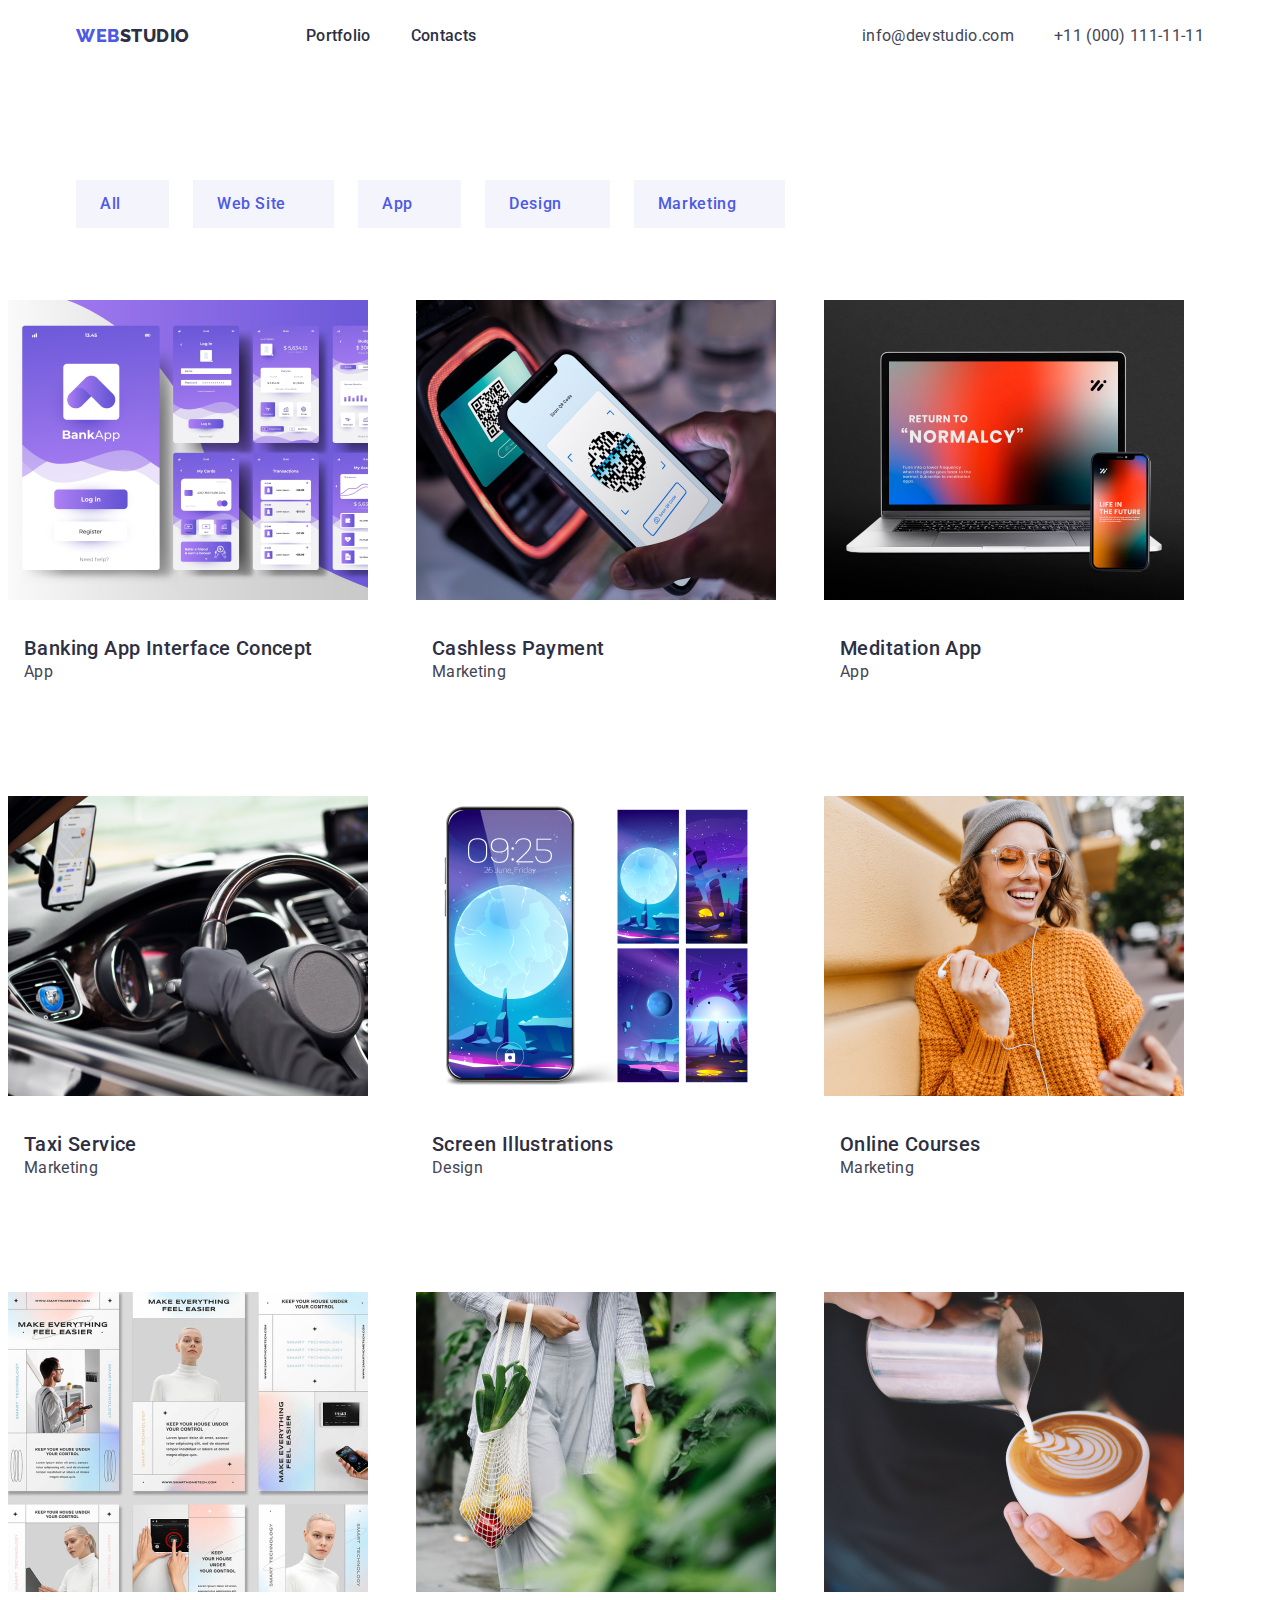
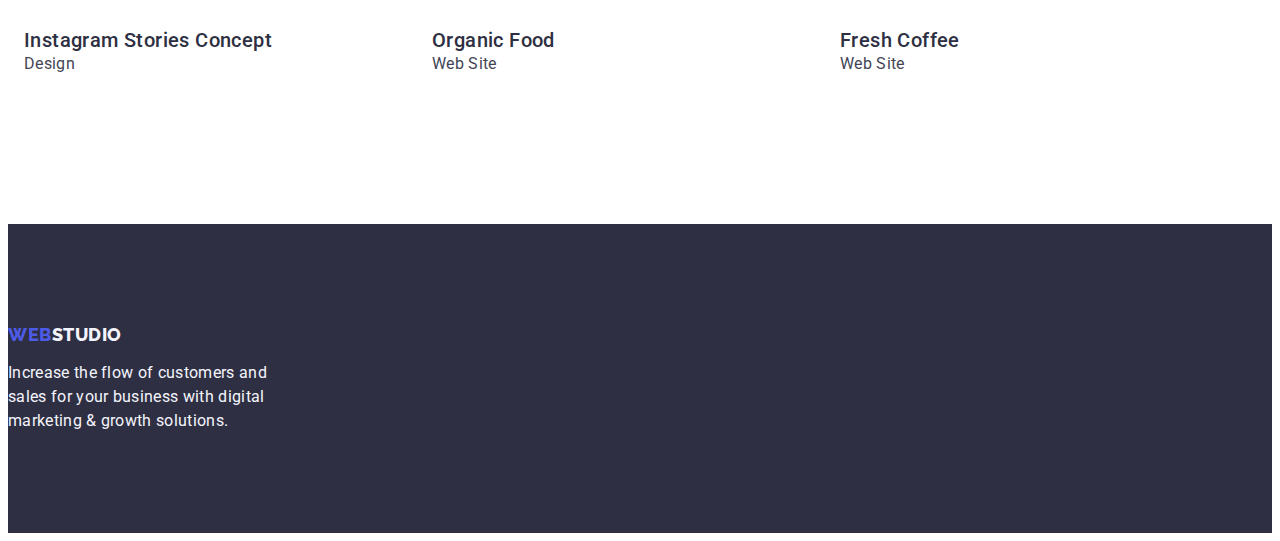
==== portfolio.html @ 4b6c5c28 "+" ====
<!DOCTYPE html>
<html lang="en">

<head>
  <meta charset="UTF-8" />
  <meta http-equiv="X-UA-Compatible" content="IE=edge" />
  <meta name="viewport" content="width=device-width, initial-scale=1.0" />
  <title>Web studio</title>
  <link rel="stylesheet" href="node_modules/modern-normalize/modern-normalize.css" />
  
<link rel="stylesheet" href="https://cdnjs.cloudflare.com/ajax/libs/modern-normalize/2.0.0/modern-normalize.min.css"
  integrity="sha512-4xo8blKMVCiXpTaLzQSLSw3KFOVPWhm/TRtuPVc4WG6kUgjH6J03IBuG7JZPkcWMxJ5huwaBpOpnwYElP/m6wg=="
  crossorigin="anonymous" referrerpolicy="no-referrer" />


  <link rel="preconnect" href="https://fonts.googleapis.com">
  <link rel="preconnect" href="https://fonts.gstatic.com" crossorigin>
  <link href="https://fonts.googleapis.com/css2?family=Raleway:wght@800&family=Roboto:wght@400;500;700;900&display=swap"
    rel="stylesheet" />
  <link rel="stylesheet" href="./css/styles.css" />
</head>

<body>
  <!-- content -->
  <header class="header link">
    <div class="container header-container">
      <nav class="header-navigation list">
        <a class="header-logoweb link" href="./index.html">Web<span class="header-logoweb-link link">Studio</span></a>
        <ul class="header-menu list">
          <li class="header-menu-item link">
            <a class="header-menu-link link" href="./index.html"></a>
          <li class="header-menu-item link">
            <a class="header-menu-link link" href="./portfolio.html">Portfolio</a>
          </li>
          <li class="header-menu item link">
            <a class="header-menu-link link" href="">Contacts</a>
          </li>
        </ul>
      </nav>
      <address class="addressted">
        <ul class="address list">
          <li class="address-link">
            <a class="address-iten link" href="mailto:info@devstudio.com">info@devstudio.com</a>
          </li>
          <li class="address-link">
            <a class="address-iten link" href="tel:+110001111111">+11 (000) 111-11-11</a>
          </li>
        </ul>
      </address>
    </div>
    </header>

    <main>
      <section class="filter list">
        <div class="filter-button main-container">
        <h1 class="filter-hidden visually-hidden">filter</h1>
        <ul class="filter-clic list">
          <li class="filter-clok"><button type="button" class="filter-link">All</button></li>
          <li class="filter-clok"><button type="button" class="filter-link">Web Site</button></li>
          <li class="filter-clok"><button type="button" class="filter-link">App</button></li>
          <li class="filter-clok"><button type="button" class="filter-link">Design</button></li>
          <li class="filter-clok"><button type="button" class="filter-link">Marketing</button></li>
       </ul>
      </div>
        <ul class="foto-title list">
          <li class="foto-link-old">
            <a class="foto-link link"  href="">
            <img
              class="foto-team"
              src="./images/img33.jpg"
              alt="bank app"
              width="360"
            />
            <div class="foto-container">
            <h2 class="foto-link-title">Banking App Interface Concept</h2>
            <p class="foto-link-text">App</p>
          </div>
          </a>
          </li>
          <li class="foto-link-old">
            <a class="foto-link link"  href="">
            <img
              class="foto-team"
              src="./images/img44.jpg"
              alt="Cashless Payment"
              width="360"
            />
            <div class="foto-container">
            <h2 class="foto-link-title">Cashless Payment</h2>
            <p class="foto-link-text">Marketing</p>
          </div>
          </a>
          </li>
          <li class="foto-link-old">
            <a class="foto-link link"  href="">
            <img
              class="foto-team"
              src="./images/img5.jpg"
              alt="Meditation App"
              width="360"
            />
            <div class="foto-container">
            <h2 class="foto-link-title">Meditation App</h2>
            <p class="foto-link-text">App</p>
          </div>
          </a>
          </li>
          <li class="foto-link-old">
            <a class="foto-link link"  href="">
            <img
              class="foto-team"
              src="./images/img6.jpg"
              alt="Taxi Service arketing"
              width="360"
            />
            <div class="foto-container">
            <h2 class="foto-link-title">Taxi Service</h2>
            <p class="foto-link-text">Marketing</p>
          </div>
          </a>
          </li>
          <li class="foto-link-old">
            <a class="foto-link link"  href="">
            <img
              class="foto-team"
              src="./images/img7.jpg"
              alt="Screen Illustrations"
              width="360"
            />
            <div class="foto-container">
            <h2 class="foto-link-title">Screen Illustrations</h2>
            <p class="foto-link-text">Design</p>
          </div>
          </a>
          </li>
          <li class="foto-link-old">
            <a class="foto-link link"  href="">
            <img
              class="foto-team"
              src="./images/img8.jpg"
              alt="Online Courses"
              width="360"
            />
            <div class="foto-container">
            <h2 class="foto-link-title">Online Courses</h2>
            <p class="foto-link-text">Marketing</p>
          </div>
          </a>
          </li>
          <li class="foto-link-old">
            <a class="foto-link link"  href="">
            <img
              class="foto-team"
              src="./images/img9.jpg"
              alt="Instagram Stories Concept"
              width="360"
            />
            <div class="foto-container">
            <h2 class="foto-link-title">Instagram Stories Concept</h2>
            <p class="foto-link-text">Design</p>
          </div>
          </a>
          </li>
          <li class="foto-link-old">
            <a class="foto-link link"  href="">
            <img
              class="foto-team"
              src="./images/img10.jpg"
              alt="Organic Food"
              width="360"
            />
            <div class="foto-container">
            <h2 class="foto-link-title">Organic Food</h2>
            <p class="foto-link-text">Web Site</p>
          </div>
          </a>
          </li>
          <li class="foto-link-old">
            <a class="foto-link link"  href="">
            <img
              class="foto-team"
              src="./images/img11.jpg"
              alt="Fresh Coffee"
              width="360"
            />
            <div class="foto-container">
            <h2 class="foto-link-title">Fresh Coffee</h2>
            <p class="foto-link-text">Web Site</p>
            </div>
          </a>
          </li>
        </ul>
        </div>
      </section>
    </main>
    <!--WEBSTUDIO-->
    <footer class="footer-navigation">
          <a class="footer-list link" href="./index.html"
        >Web<span class="navigation-link ">Studio</span></a
      >
      <p class="footer-text">
        Increase the flow of customers and sales for your business with digital
        marketing & growth solutions.
      </p>
        </footer>
  </body>
</html>
---- css/styles.css ----
*,
*::before, 
*::after {
   box-sizing: border-box;
}


:root {
  --primari-font: "Raleway", sans-serif;
 --secondary-font: "Roboto", sans-serif; 
 --secondary-black: #434455;
 --secondary-white: #f4f4fd;
  --navyblue-color: #2e2f42;
  --iris-color: #4d5ae5;
  --white: #ffffff;
  --hover-color: #404bbf;
}
p,
h1,h2,h3,h4,h5 {
  margin-top: 0;
  margin-bottom: 0;
}
ul {
  margin-top: 0;
  margin-bottom: 0;
  padding-left: 0;
}

body {
  font-family:var( --secondary-font);
  color: var( --secondary-black);
  background-color: var(--white);
}

.container {
width: 100%;
max-width: 1158px;
padding-left: 15px;
padding-right: 15px;
margin: 0 auto;
}
.header {
  
}
.header-container {
 display: flex; 
 align-items: center;
 margin-top: 24px;
 margin-bottom: 24px;
 

}
.header-navigation {
  color: var( --navyblue-color);
  list-style: none;
  font-weight: 500;
  font-size: 16px;
  line-height: 1.5;
  letter-spacing: 0.02em;
  text-decoration:none;
  display: flex;
  align-items: center;
  flex-grow: 1;
  margin: auto;
 
 
 
}
.header-logoweb {
  color: var(--iris-color);
  font-size: 18px;
  font-family: "Raleway", sans-serif;
  font-style: normal;
  font-weight: 800;
  line-height: 1.17;
  letter-spacing: 0.03em;
  text-transform: uppercase;
  cursor: pointer;
  margin-right: 76px;

}
.header-logoweb:hover {
  color: var(--hover-color);
}

.header-logoweb:focus {
  color:var(--hover-color);
}

.link {
  text-decoration: none;
}
.list {
  list-style-type: none;
}
.header-logoweb-link {
  color: var( --navyblue-color);
  font-size: 18px;
  font-style: normal;
  font-family: "Raleway", sans-serif;
  font-weight: 800;
  line-height: 1.17px;
  letter-spacing: 0.03em;
  text-transform: uppercase;
}
.header-logoweb-link:hover {
  color: var(--hover-color);
}
.header-logoweb-linkk:focus {
  color: var(--hover-color);
}
.header-menu {
display: flex;
gap: 40px;

}
.header-menu-link {
  color: var( --navyblue-color);
  font-size: 16px;
  font-style: normal;
  font-weight: 500;
  line-height: 1.5;
  letter-spacing: 0.02em;
  text-decoration:none;
  list-style: none;
 }

.header-menu-link:hover,
.header-menu-link:focus {
  color:var(--hover-color);
}
.addressted {
font-style: normal;
margin-left: auto;
}
.address {
  display: flex; 
  align-items: center;
  gap: 40px;
 
}

.address-iten {
  color: var(--secondary-black);
  font-size: 16px;
  line-height: 1.5;
  letter-spacing: 0.02em;
  font-style: normal;
}
.address-iten:hover,
.address-iten:focus {
  color: var(--hover-color);
}
.section-solution {
  background: var(--navyblue-color);
  padding-top: 188px;
  padding-bottom: 188px;
  
}
.section-container {
  min-width: 1128px;
  padding: 15px;
  margin-right: auto;
  margin-left: auto;
  
}

.full {
  color: var(--white, #ffffff);
  font-size: 56px;
  font-weight: 700;
  line-height: 1.07;
  letter-spacing: 0.02em;
  margin-bottom: 48px;
  max-width: 496px;
  margin: 0 auto;
  text-align: center;
  margin-bottom: 48px;

     
 }

.solution-button {
  cursor: pointer;
  font-family: "Roboto", sans-serif;
  font-weight: 500;
  font-size: 16px;
  line-height: 1.5;
  letter-spacing: 0.04em;
  color: #ffffff;;
  background-color: var(--iris-color);
 padding: 16px 32px;
margin: 0 auto;
display: block;
border: none;

}
.solution-button:hover,
.solution-button:focus{
  background-color: var(--hover-color);
 }
 
.hid {
  color:var(--navyblue-color);
}
.hid-container {
  padding: 0 15px;
  margin-right: 0 auto;
  margin-left: 0 auto;
  width: calc((100%-72px)/4);
  
}
.readers {
 
  
}
.visually-hidden {
  position: absolute;
  width: 1px;
  height: 1px;
  margin: 0;
  overflow: hidden;
  border: 0;
  clip: rect(0 0 0 0);
}

.hid-container {

}
.hid-link {
  display: flex;
    column-gap: 24px;
    align-content: space-between;
    padding-bottom: 120px;
    padding-top: 120px;
    margin: 0 auto;
}
.hid-link h3 
.hid-link p {
padding-left: 32px;
}
.hid-link-list {
flex-basis: calc((100% -48)/4);
  padding-bottom: 32px;
  
}

.hid-link-title {
  color: var(--navyblue-color);
  font-size: 20px;
  font-weight: 500;
  line-height: 1.2;
  letter-spacing: 0.02em;
  margin-bottom: 8px;
}

.hid-link-text {
  color: var(--secondary-black);
  font-size: 16px;
  line-height: 1.5;
  letter-spacing: 0.02em;
 
}
.sec-soul {
  background-color: #FFFFFF;
}
.sec-soul-title {
  display: flex;
  column-gap: 24px;
  
  }

.sec-title-list {
flex-basis: calc((100% - 48)/3);
padding-bottom: 32px;
}
.doing-soul {
  background-color: #F4F4FD;
}
.soul-container {
  text-align: center;
   
}
.soul-title {
  color: var(--navyblue-color);
  font-size: 36px;
  font-weight: 700;
  line-height: 1.11;
  letter-spacing: 0.02em;
  text-transform: capitalize;
  text-align: center;
  margin-bottom: 72px;
  
 }
 .doing-soul {
  text-align: center;
  padding-top: 120px;
    padding-bottom: 120px;
 }
 .text-container {
  padding: 32px 16px;
 }
 .sec-title-list {
  
 }
 .title-link {
  display: flex;
  column-gap: 24px;
    
 }
 .title-list {
  flex-basis: calc((100% - 48)/4);
  padding-bottom: 32px;
  background: var(--white);
}
 .text-container {
  text-align: center;
 }
.link-title {
  color: var(--navyblue-color);
  font-size: 20px;
  font-style: normal;
  font-weight: 500;
  line-height: 1.2;
  letter-spacing: 0.02em;
}
.link-text {
  color: var(--secondary-black);
    font-size: 16px;
  font-style: normal;
  font-weight: 400;
  line-height: 1.5;
  letter-spacing: 0.02em;
}
.footer-navigation {
  background: var(--navyblue, #2e2f42);
padding-top: 100px;
padding-bottom: 100px;
}

.nav-container {
  width: 100%;
    max-width: 1158px;
    padding-left: 15px;
    padding-right: 15px;
    margin: 0 auto;
  }
.footer-list {
  color: var(--iris-color);
  font-size: 18px;
  font-family: 'Raleway', sans-serif;
  font-weight: 800;
  line-height: 1.17;
  letter-spacing: 0.03em;
  text-transform: uppercase;
  text-decoration: none;
}
.navigation-link {
  color: var(--secondary-white);
  font-size: 18px;
  font-weight: 800;
  font-family:'Raleway', sans-serif;
  line-height: 1.17;
  letter-spacing: 0.03em;
  text-transform: uppercase;
  text-decoration: none;
  
}
.footer-text {
  color: var(--secondary-white);
  font-size: 16px;
  line-height: 1.5;
  letter-spacing: 0.02em;
 max-width: 264px;
 margin-top: 16px;
  
}
.filter {
  padding-top: 108px;
  padding-bottom: 84px;
}
.filter-button {
width: 100%;
  max-width: 1158px;
  padding-left: 15px;
  padding-right: 15px;
  margin: 0 auto;

}
.main-container {
display: flex;
align-items: center;
color: var(--navyblue-color);
}

.filter-hidden {
  
}
.filter-clic {
  display: flex;
  align-items: center;
  justify-content: center;
  margin-bottom: 72px;
  gap: 24px;
  
}
.filter-hidden {
  color: var(--white, #ffffff);
  }
.filter-clok {
  background-color: var(--secondary-white);
  color: var(--iris-color);
}
.filter-link {
  font-family: inherit;
  cursor: pointer;
  font-family: "Roboto", sans-serif;
  font-weight: 500;
  font-size: 16px;
  line-height: 1.5;
  letter-spacing: 0.04em;
  color: #ffffff;
  background-color: var(--secondary-white);
  color: var(--iris-color);
  margin-right: 24px;
  padding: 12px 24px;
  display: block;
    border: none;
}

.filter-link:hover, 
.filter-link:focus {
  background-color: var(--hover-color);
  color: var(--white);
}
.foto-container {
 
}
.foto-title {
display: flex;
row-gap: 48px;
column-gap: 24px;
flex-wrap: wrap;
}

.foto-link {
  text-decoration: none;
}
 
.filter-clic {


}
.foto-link-old {
flex-basis: calc((100% - 48)/3);
  padding-bottom: 32px;
 background: var(--white);
  
}
.foto-link-old h2,
.foto-link-old p {
padding-left: 16px;
min-width: 100%;

}
.foto-team {
  background: url(<path-to-image>),
     lightgray 50% / cover no-repeat;
     background: url(<path-to-image>),
    lightgray -25.026px 0px / 125% 100% no-repeat;
  background: url(<path-to-image>),
      lightgray -301.702px -106.916px / 234.581% 191.045% no-repeat;
      margin-right: 24px;
    
  
    }
.foto-link-title {
  font-weight: 500 ;
  font-size: 20px;
  line-height: 1.2;
  letter-spacing: 0.02em;
  color: var(--navyblue-color);
  margin-top: 32px;
  
}
  
.foto-link-text {
  font-size: 16px; 
  line-height: 1.5;
  letter-spacing: 0.02em;
  color: var(--secondary-black);
  text-decoration: none;
  margin-bottom: 32px;
}
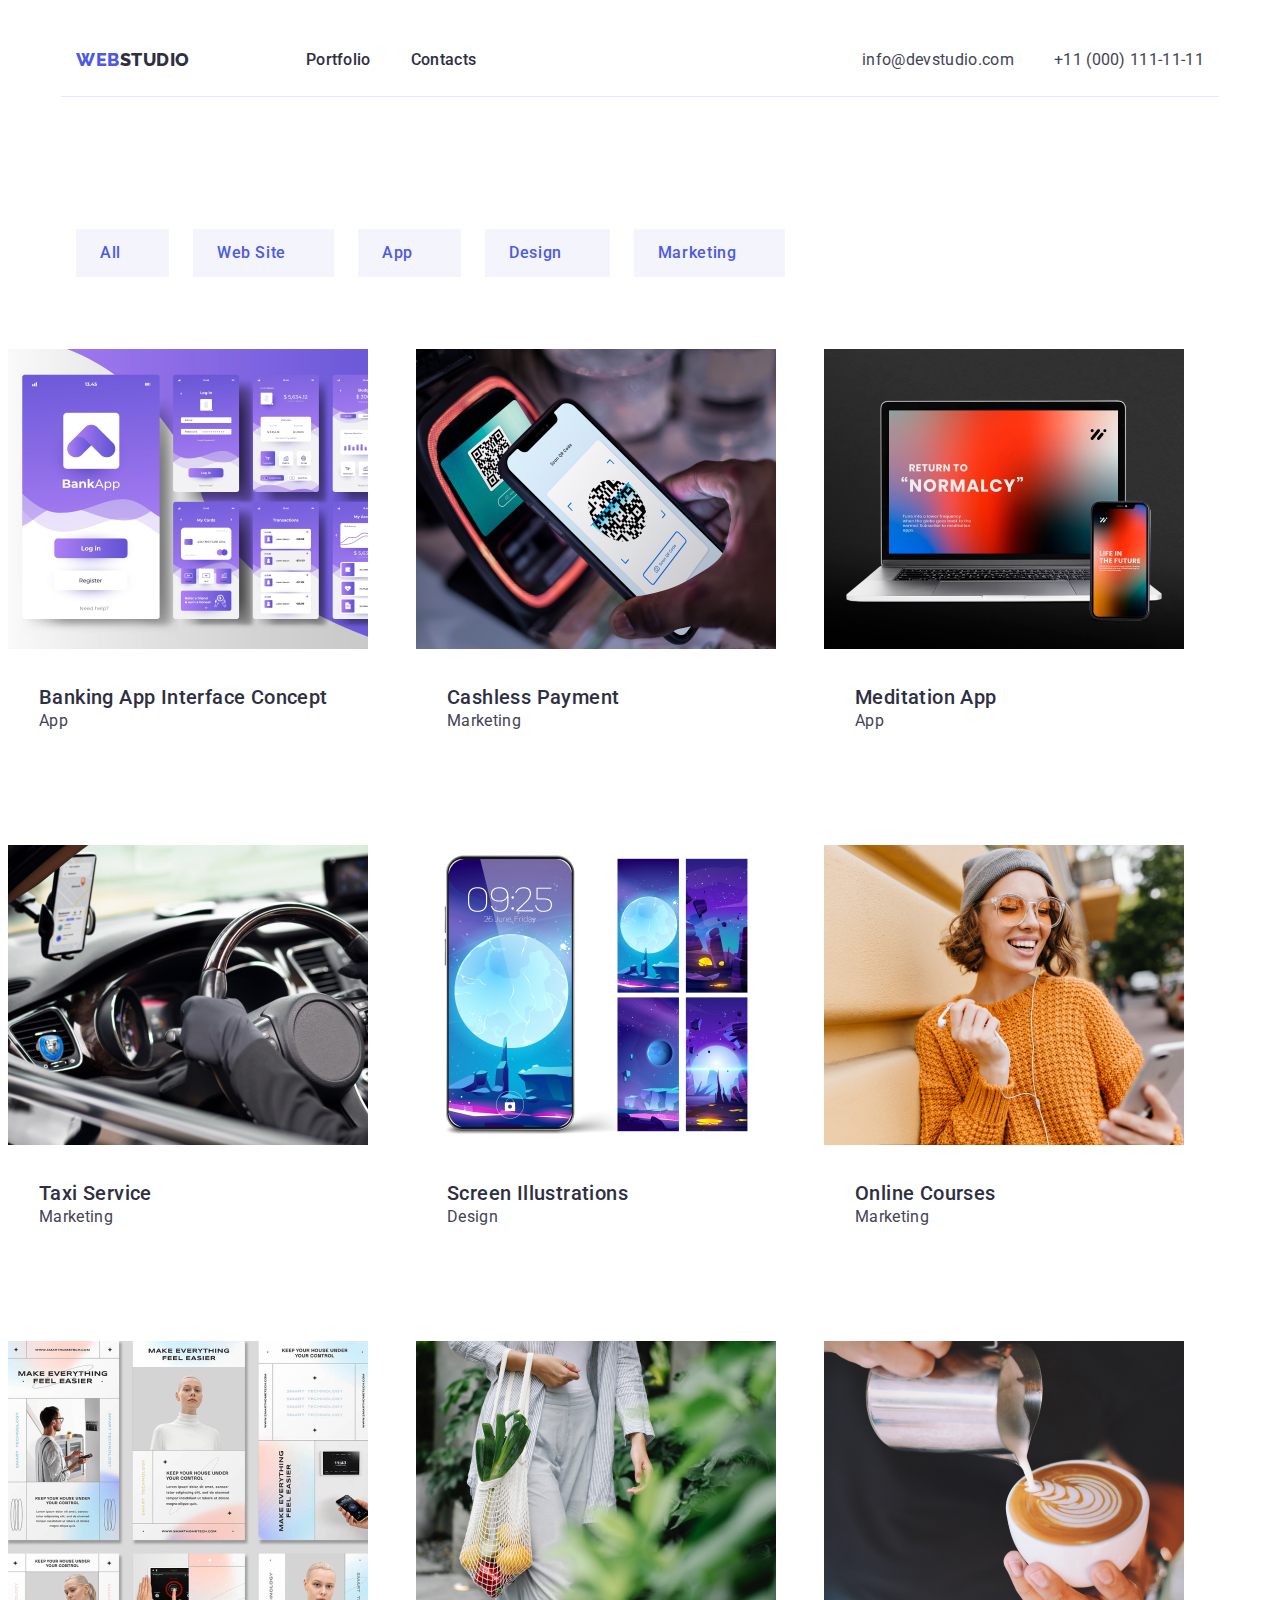
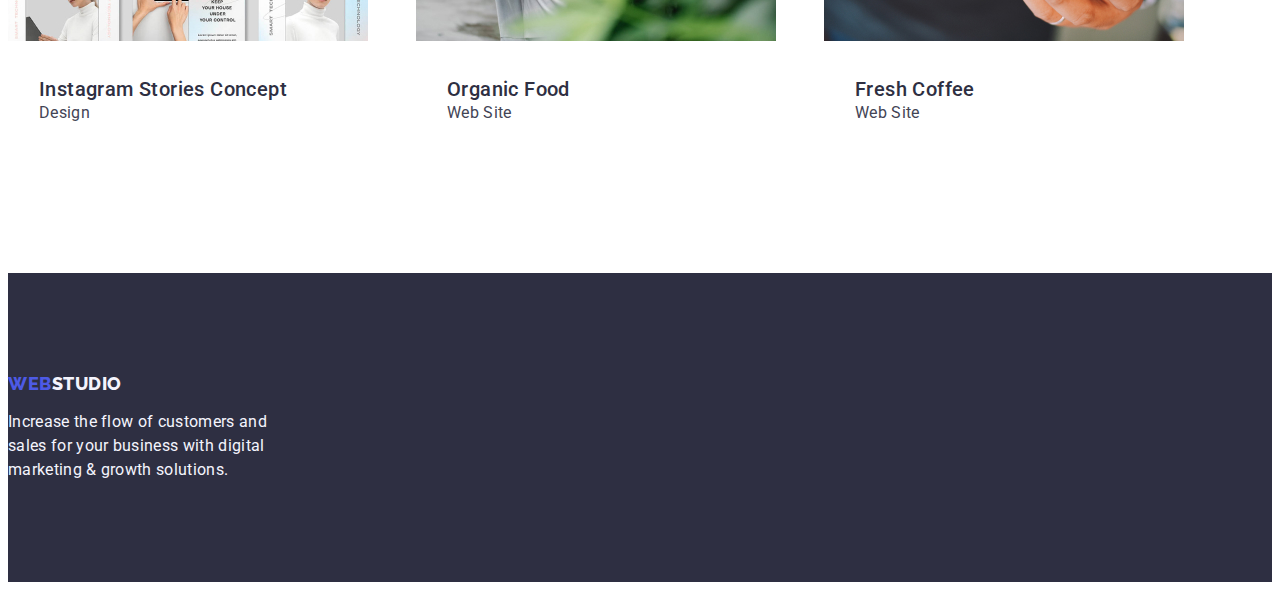
==== commit 2f431cd5: "++" ====
--- a/portfolio.html
+++ b/portfolio.html
@@ -71,7 +71,7 @@
               alt="bank app"
               width="360"
             />
-            <div class="foto-container">
+            <div class="container foto-container">
             <h2 class="foto-link-title">Banking App Interface Concept</h2>
             <p class="foto-link-text">App</p>
           </div>
@@ -85,7 +85,7 @@
               alt="Cashless Payment"
               width="360"
             />
-            <div class="foto-container">
+            <div class="container foto-container">
             <h2 class="foto-link-title">Cashless Payment</h2>
             <p class="foto-link-text">Marketing</p>
           </div>
@@ -99,7 +99,7 @@
               alt="Meditation App"
               width="360"
             />
-            <div class="foto-container">
+            <div class="container foto-container">
             <h2 class="foto-link-title">Meditation App</h2>
             <p class="foto-link-text">App</p>
           </div>
@@ -113,7 +113,7 @@
               alt="Taxi Service arketing"
               width="360"
             />
-            <div class="foto-container">
+            <div class="container foto-container">
             <h2 class="foto-link-title">Taxi Service</h2>
             <p class="foto-link-text">Marketing</p>
           </div>
@@ -127,7 +127,7 @@
               alt="Screen Illustrations"
               width="360"
             />
-            <div class="foto-container">
+            <div class="container foto-container">
             <h2 class="foto-link-title">Screen Illustrations</h2>
             <p class="foto-link-text">Design</p>
           </div>
@@ -141,7 +141,7 @@
               alt="Online Courses"
               width="360"
             />
-            <div class="foto-container">
+            <div class="container foto-container">
             <h2 class="foto-link-title">Online Courses</h2>
             <p class="foto-link-text">Marketing</p>
           </div>
@@ -155,7 +155,7 @@
               alt="Instagram Stories Concept"
               width="360"
             />
-            <div class="foto-container">
+            <div class="container foto-container">
             <h2 class="foto-link-title">Instagram Stories Concept</h2>
             <p class="foto-link-text">Design</p>
           </div>
@@ -169,7 +169,7 @@
               alt="Organic Food"
               width="360"
             />
-            <div class="foto-container">
+            <div class="container foto-container">
             <h2 class="foto-link-title">Organic Food</h2>
             <p class="foto-link-text">Web Site</p>
           </div>
@@ -183,7 +183,7 @@
               alt="Fresh Coffee"
               width="360"
             />
-            <div class="foto-container">
+            <div class="container foto-container">
             <h2 class="foto-link-title">Fresh Coffee</h2>
             <p class="foto-link-text">Web Site</p>
             </div>
--- a/css/styles.css
+++ b/css/styles.css
@@ -47,8 +47,8 @@
  align-items: center;
  margin-top: 24px;
  margin-bottom: 24px;
- 
-
+border-bottom: 1px solid #e7e9fc;
+ 
 }
 .header-navigation {
   color: var( --navyblue-color);
@@ -62,6 +62,8 @@
   align-items: center;
   flex-grow: 1;
   margin: auto;
+  padding-top: 24px;
+  padding-bottom: 24px;
  
  
  
@@ -123,6 +125,7 @@
   letter-spacing: 0.02em;
   text-decoration:none;
   list-style: none;
+  
  }
 
 .header-menu-link:hover,
@@ -132,6 +135,8 @@
 .addressted {
 font-style: normal;
 margin-left: auto;
+padding-top: 24px;
+  padding-bottom: 24px;
 }
 .address {
   display: flex; 
@@ -176,8 +181,8 @@
   margin: 0 auto;
   text-align: center;
   margin-bottom: 48px;
-
-     
+  
+    
  }
 
 .solution-button {
@@ -193,6 +198,8 @@
 margin: 0 auto;
 display: block;
 border: none;
+min-width: 169px;
+border-radius: 4px;
 
 }
 .solution-button:hover,
@@ -238,9 +245,10 @@
 .hid-link h3 
 .hid-link p {
 padding-left: 32px;
+margin-bottom: 8px
 }
 .hid-link-list {
-flex-basis: calc((100% -48)/4);
+flex-basis: calc((100% - 72)/4);
   padding-bottom: 32px;
   
 }
@@ -251,7 +259,7 @@
   font-weight: 500;
   line-height: 1.2;
   letter-spacing: 0.02em;
-  margin-bottom: 8px;
+  
 }
 
 .hid-link-text {
@@ -263,22 +271,26 @@
 }
 .sec-soul {
   background-color: #FFFFFF;
+  padding-bottom: 120px;
 }
 .sec-soul-title {
   display: flex;
-  column-gap: 24px;
+  gap: 24px;
   
   }
 
 .sec-title-list {
 flex-basis: calc((100% - 48)/3);
 padding-bottom: 32px;
+border-radius: 0px 0px 4px 4px
 }
 .doing-soul {
   background-color: #F4F4FD;
 }
 .soul-container {
   text-align: center;
+  padding-top: 120px;
+  padding-bottom: 120px;
    
 }
 .soul-title {
@@ -305,13 +317,14 @@
  }
  .title-link {
   display: flex;
-  column-gap: 24px;
+  gap: 24px;
     
  }
  .title-list {
   flex-basis: calc((100% - 48)/4);
   padding-bottom: 32px;
   background: var(--white);
+  border-radius: 0px 0px 4px 4px;
 }
  .text-container {
   text-align: center;
@@ -323,6 +336,7 @@
   font-weight: 500;
   line-height: 1.2;
   letter-spacing: 0.02em;
+  margin-bottom: 8px;
 }
 .link-text {
   color: var(--secondary-black);
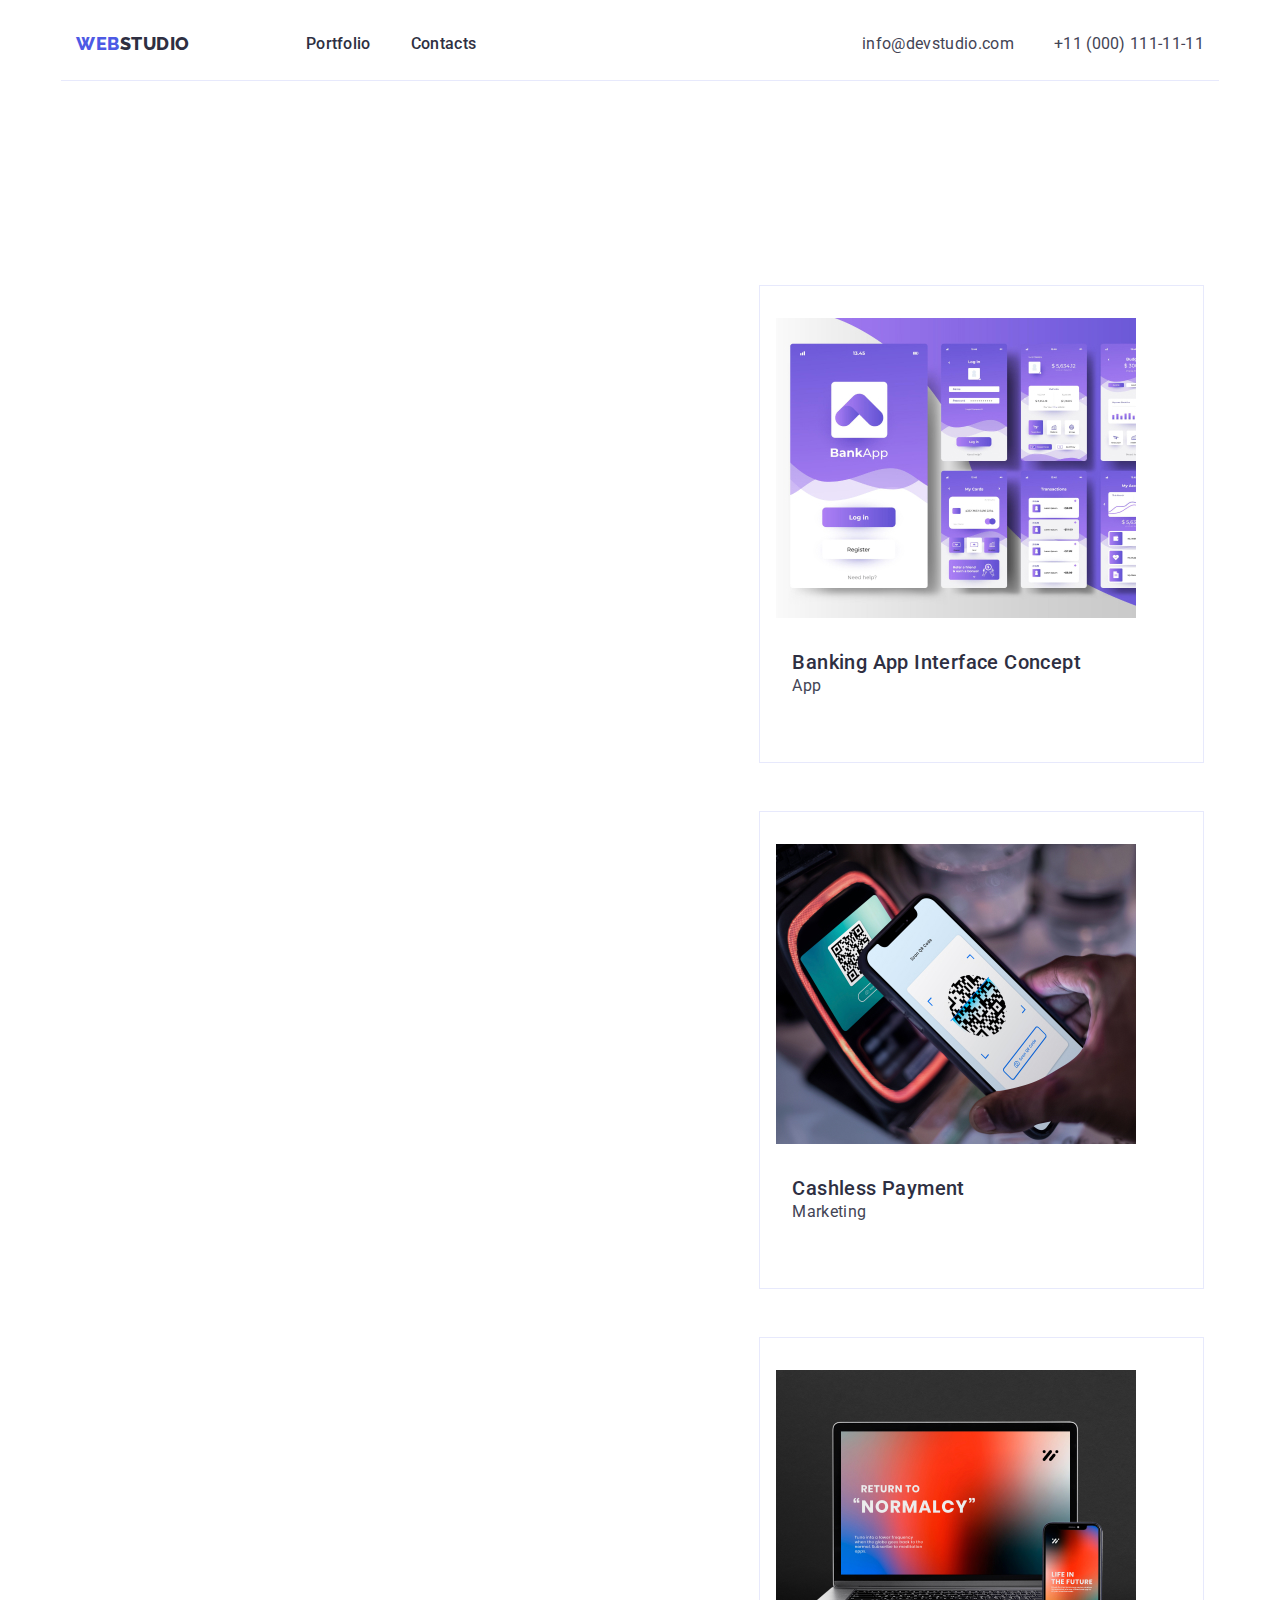
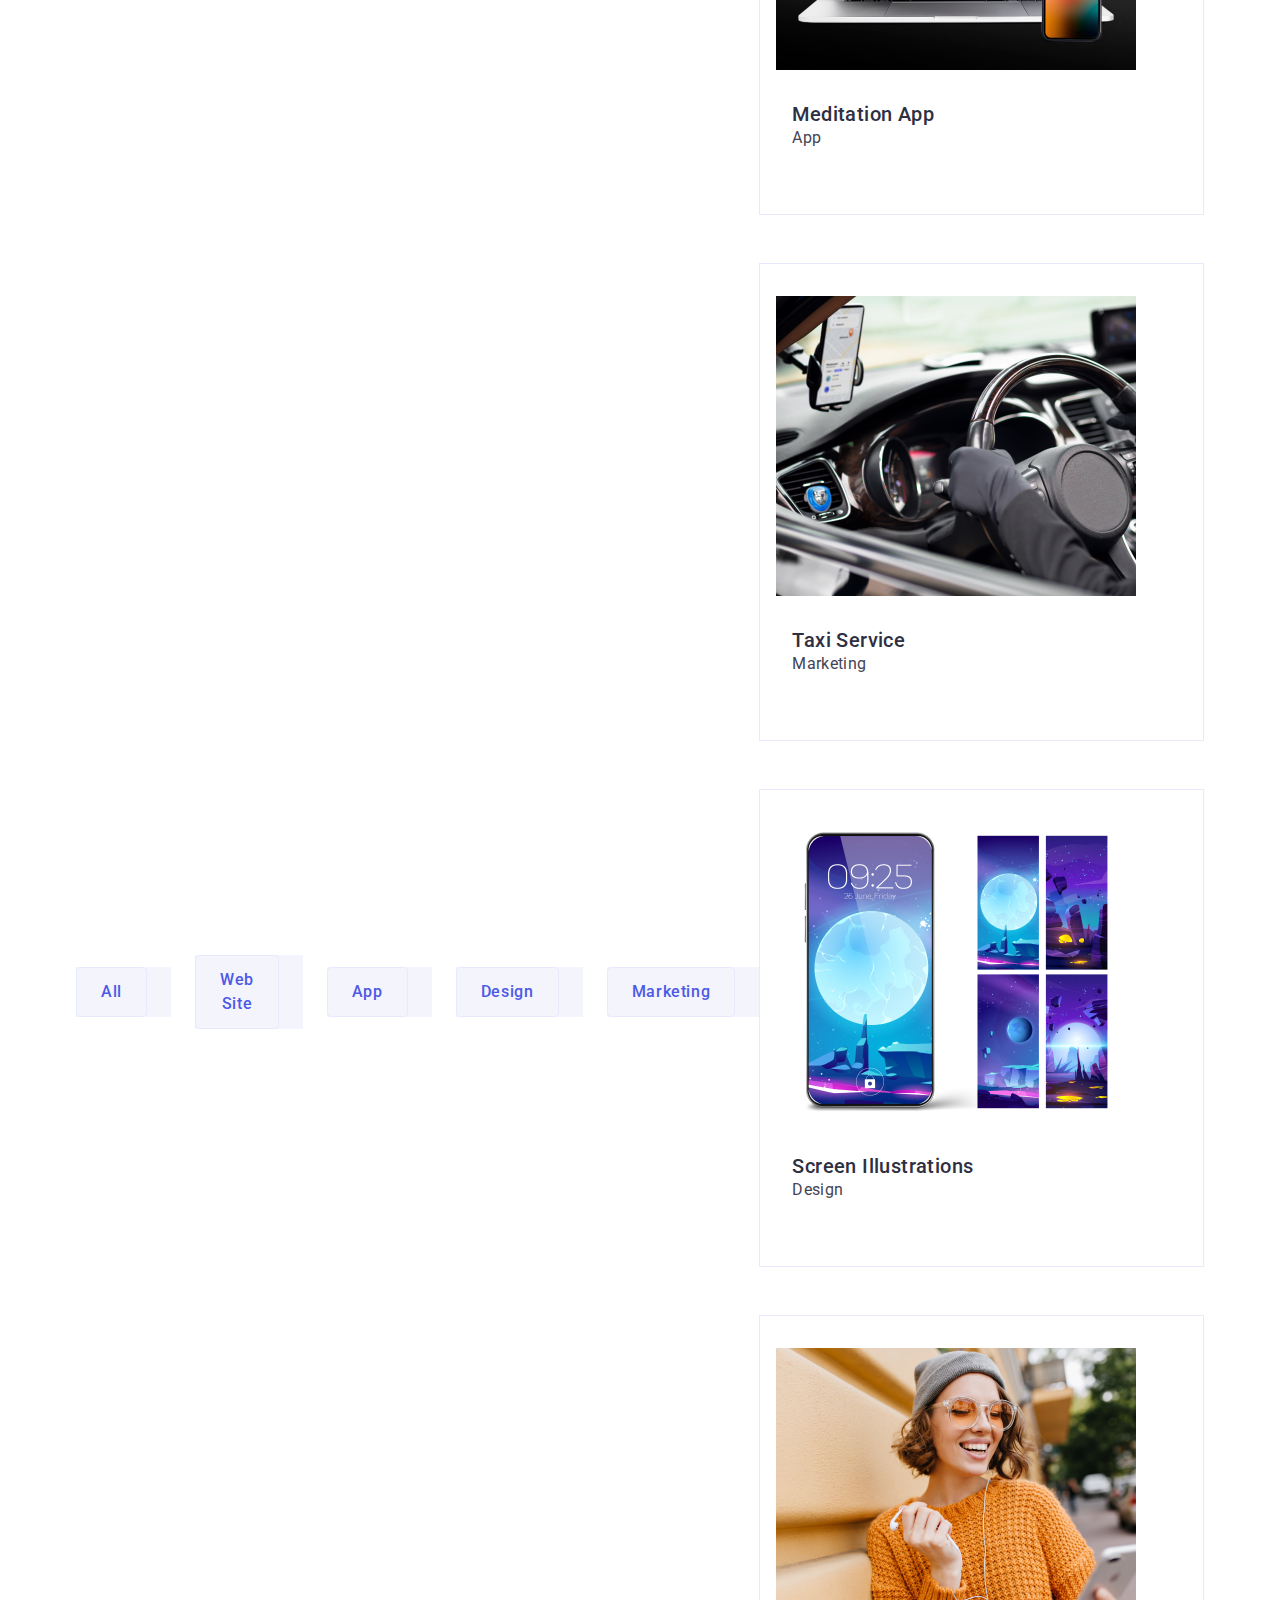
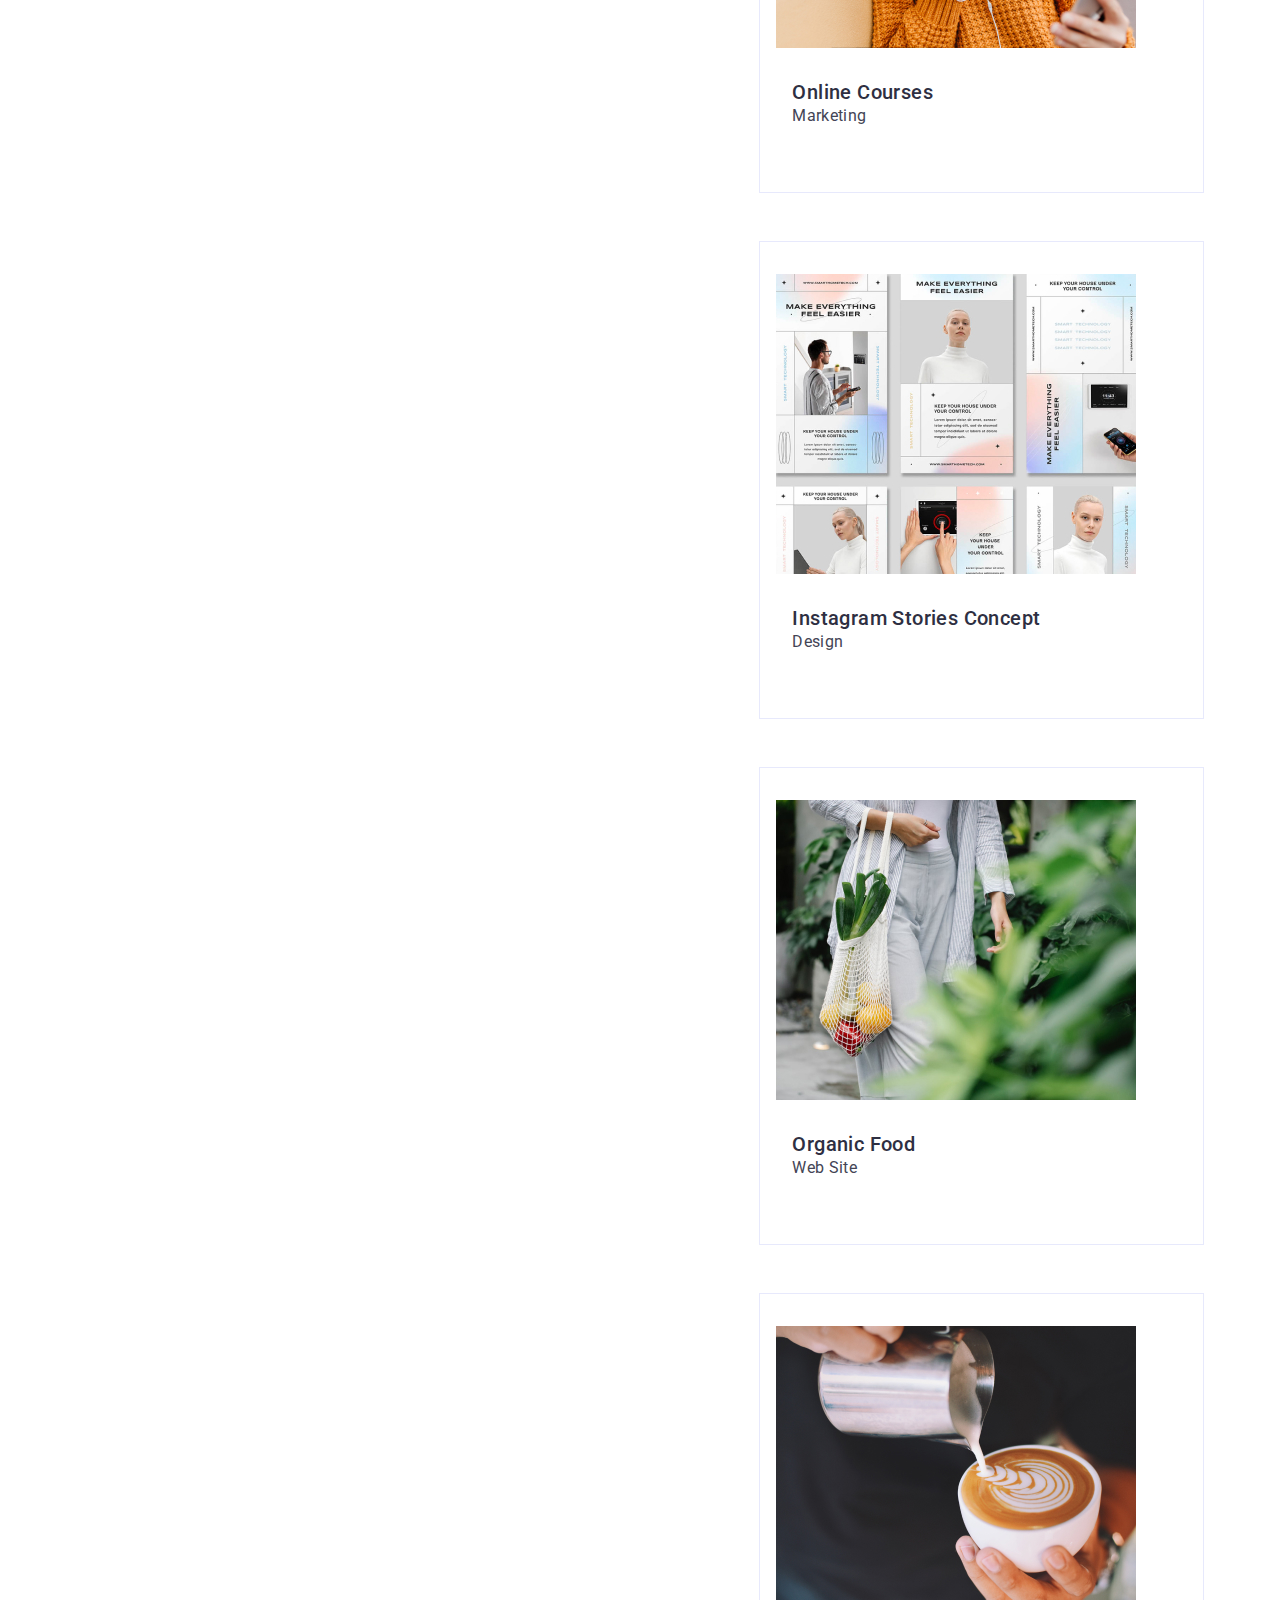
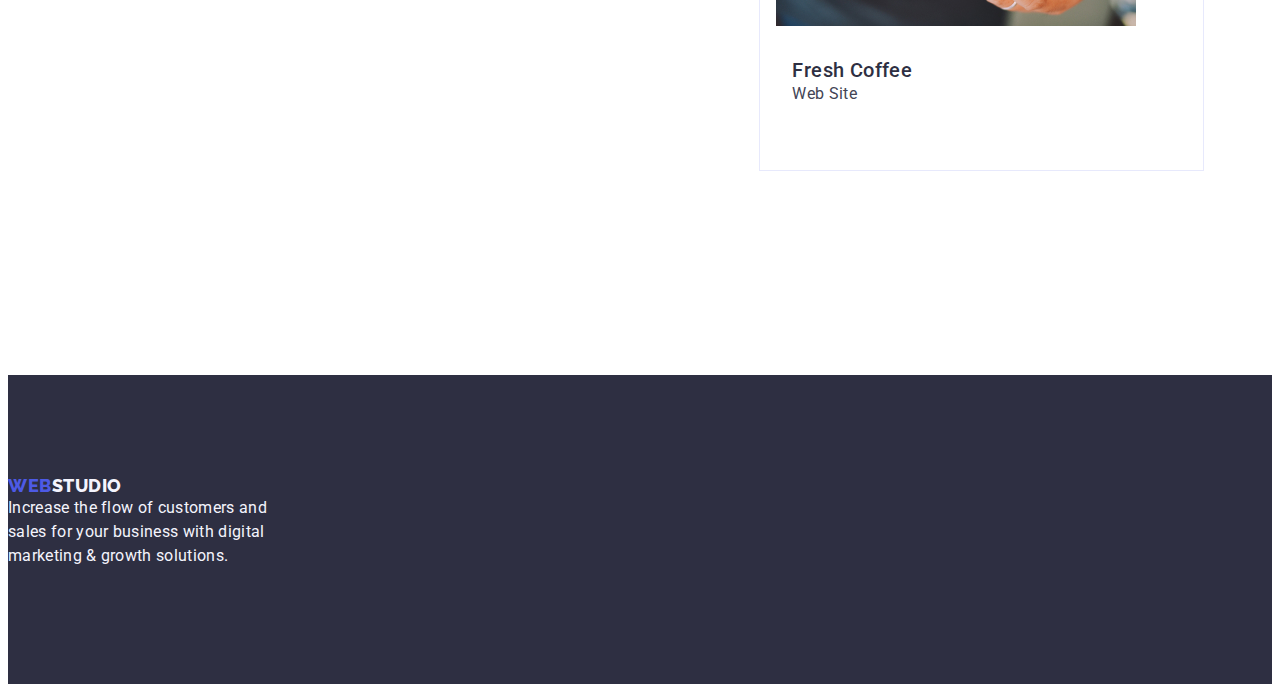
==== commit 5af6b26f: "+++" ====
--- a/portfolio.html
+++ b/portfolio.html
@@ -7,10 +7,10 @@
   <meta name="viewport" content="width=device-width, initial-scale=1.0" />
   <title>Web studio</title>
   <link rel="stylesheet" href="node_modules/modern-normalize/modern-normalize.css" />
-  
-<link rel="stylesheet" href="https://cdnjs.cloudflare.com/ajax/libs/modern-normalize/2.0.0/modern-normalize.min.css"
-  integrity="sha512-4xo8blKMVCiXpTaLzQSLSw3KFOVPWhm/TRtuPVc4WG6kUgjH6J03IBuG7JZPkcWMxJ5huwaBpOpnwYElP/m6wg=="
-  crossorigin="anonymous" referrerpolicy="no-referrer" />
+
+  <link rel="stylesheet" href="https://cdnjs.cloudflare.com/ajax/libs/modern-normalize/2.0.0/modern-normalize.min.css"
+    integrity="sha512-4xo8blKMVCiXpTaLzQSLSw3KFOVPWhm/TRtuPVc4WG6kUgjH6J03IBuG7JZPkcWMxJ5huwaBpOpnwYElP/m6wg=="
+    crossorigin="anonymous" referrerpolicy="no-referrer" />
 
 
   <link rel="preconnect" href="https://fonts.googleapis.com">
@@ -61,7 +61,7 @@
           <li class="filter-clok"><button type="button" class="filter-link">Design</button></li>
           <li class="filter-clok"><button type="button" class="filter-link">Marketing</button></li>
        </ul>
-      </div>
+
         <ul class="foto-title list">
           <li class="foto-link-old">
             <a class="foto-link link"  href="">
@@ -71,7 +71,7 @@
               alt="bank app"
               width="360"
             />
-            <div class="container foto-container">
+            <div class="foto-container">
             <h2 class="foto-link-title">Banking App Interface Concept</h2>
             <p class="foto-link-text">App</p>
           </div>
@@ -85,7 +85,7 @@
               alt="Cashless Payment"
               width="360"
             />
-            <div class="container foto-container">
+            <div class="foto-container">
             <h2 class="foto-link-title">Cashless Payment</h2>
             <p class="foto-link-text">Marketing</p>
           </div>
@@ -99,7 +99,7 @@
               alt="Meditation App"
               width="360"
             />
-            <div class="container foto-container">
+            <div class="foto-container">
             <h2 class="foto-link-title">Meditation App</h2>
             <p class="foto-link-text">App</p>
           </div>
@@ -113,7 +113,7 @@
               alt="Taxi Service arketing"
               width="360"
             />
-            <div class="container foto-container">
+            <div class="foto-container">
             <h2 class="foto-link-title">Taxi Service</h2>
             <p class="foto-link-text">Marketing</p>
           </div>
@@ -127,7 +127,7 @@
               alt="Screen Illustrations"
               width="360"
             />
-            <div class="container foto-container">
+            <div class="foto-container">
             <h2 class="foto-link-title">Screen Illustrations</h2>
             <p class="foto-link-text">Design</p>
           </div>
@@ -141,7 +141,7 @@
               alt="Online Courses"
               width="360"
             />
-            <div class="container foto-container">
+            <div class="foto-container">
             <h2 class="foto-link-title">Online Courses</h2>
             <p class="foto-link-text">Marketing</p>
           </div>
@@ -155,7 +155,7 @@
               alt="Instagram Stories Concept"
               width="360"
             />
-            <div class="container foto-container">
+            <div class="foto-container">
             <h2 class="foto-link-title">Instagram Stories Concept</h2>
             <p class="foto-link-text">Design</p>
           </div>
@@ -169,7 +169,7 @@
               alt="Organic Food"
               width="360"
             />
-            <div class="container foto-container">
+            <div class="foto-container">
             <h2 class="foto-link-title">Organic Food</h2>
             <p class="foto-link-text">Web Site</p>
           </div>
@@ -183,14 +183,14 @@
               alt="Fresh Coffee"
               width="360"
             />
-            <div class="container foto-container">
+            <div class="foto-container">
             <h2 class="foto-link-title">Fresh Coffee</h2>
             <p class="foto-link-text">Web Site</p>
             </div>
           </a>
           </li>
         </ul>
-        </div>
+      </div>
       </section>
     </main>
     <!--WEBSTUDIO-->
--- a/css/styles.css
+++ b/css/styles.css
@@ -48,7 +48,7 @@
  margin-top: 24px;
  margin-bottom: 24px;
 border-bottom: 1px solid #e7e9fc;
- 
+margin: 0 auto;
 }
 .header-navigation {
   color: var( --navyblue-color);
@@ -61,7 +61,7 @@
   display: flex;
   align-items: center;
   flex-grow: 1;
-  margin: auto;
+  margin: 0 auto;
   padding-top: 24px;
   padding-bottom: 24px;
  
@@ -223,12 +223,15 @@
 }
 .visually-hidden {
   position: absolute;
-  width: 1px;
-  height: 1px;
-  margin: 0;
-  overflow: hidden;
-  border: 0;
-  clip: rect(0 0 0 0);
+    width: 1px;
+    height: 1px;
+    margin: -1px;
+    border: 0;
+    padding: 0;
+    white-space: nowrap;
+    clip-path: inset(100%);
+    clip: rect(0 0 0 0);
+    overflow: hidden;
 }
 
 .hid-container {
@@ -245,11 +248,13 @@
 .hid-link h3 
 .hid-link p {
 padding-left: 32px;
-margin-bottom: 8px
+
 }
 .hid-link-list {
 flex-basis: calc((100% - 72)/4);
   padding-bottom: 32px;
+  margin-bottom: 8px;
+  
   
 }
 
@@ -321,10 +326,11 @@
     
  }
  .title-list {
-  flex-basis: calc((100% - 48)/4);
+  flex-basis: calc((100% - 72)/4);
   padding-bottom: 32px;
-  background: var(--white);
   border-radius: 0px 0px 4px 4px;
+  background: var(--white, #FFF);
+  box-shadow: 0px 2px 1px 0px rgba(46, 47, 66, 0.08), 0px 1px 1px 0px rgba(46, 47, 66, 0.16), 0px 1px 6px 0px rgba(46, 47, 66, 0.08);
 }
  .text-container {
   text-align: center;
@@ -368,6 +374,7 @@
   letter-spacing: 0.03em;
   text-transform: uppercase;
   text-decoration: none;
+  display: inline-block;
 }
 .navigation-link {
   color: var(--secondary-white);
@@ -386,7 +393,7 @@
   line-height: 1.5;
   letter-spacing: 0.02em;
  max-width: 264px;
- margin-top: 16px;
+margin-bottom: 16px;
   
 }
 .filter {
@@ -399,6 +406,8 @@
   padding-left: 15px;
   padding-right: 15px;
   margin: 0 auto;
+  padding-top: 96px;
+  padding-bottom: 120px;
 
 }
 .main-container {
@@ -439,16 +448,20 @@
   margin-right: 24px;
   padding: 12px 24px;
   display: block;
-    border: none;
+    border: 1px solid #e7e9fc;
+    border-radius: 4px;
 }
 
 .filter-link:hover, 
 .filter-link:focus {
   background-color: var(--hover-color);
   color: var(--white);
+  border: 1px solid transparent;
+  
+
 }
 .foto-container {
- 
+
 }
 .foto-title {
 display: flex;
@@ -466,10 +479,15 @@
 
 }
 .foto-link-old {
-flex-basis: calc((100% - 48)/3);
+flex-basis: calc((100% - 72)/3);
   padding-bottom: 32px;
- background: var(--white);
-  
+ padding: 32px 16px;
+margin-bottom: 8px;
+  border-top: none;
+  border: 1px solid var(--cornflower, #E7E9FC);
+    background: var(--white, #FFF);
+  flex-grow: 1;
+  margin: 0 auto;
 }
 .foto-link-old h2,
 .foto-link-old p {
@@ -485,9 +503,8 @@
   background: url(<path-to-image>),
       lightgray -301.702px -106.916px / 234.581% 191.045% no-repeat;
       margin-right: 24px;
-    
-  
-    }
+    display: block;
+      }
 .foto-link-title {
   font-weight: 500 ;
   font-size: 20px;
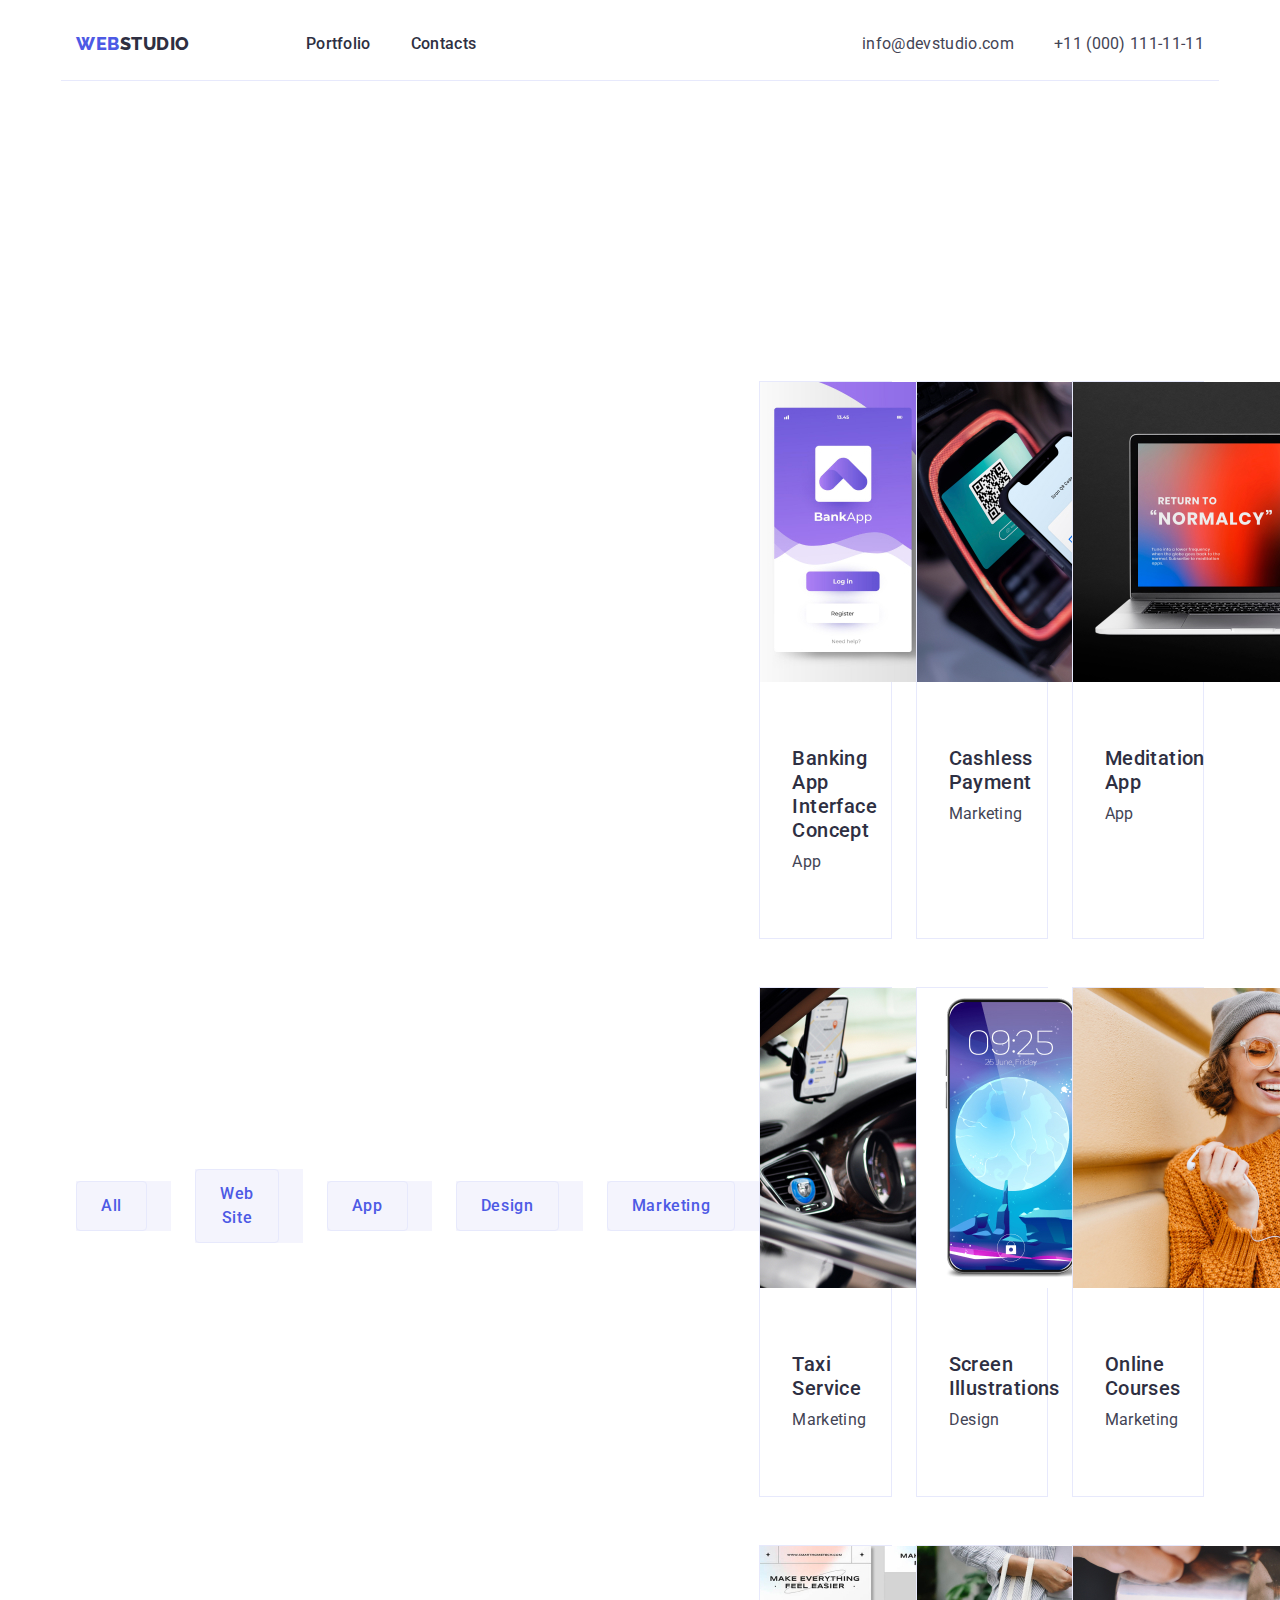
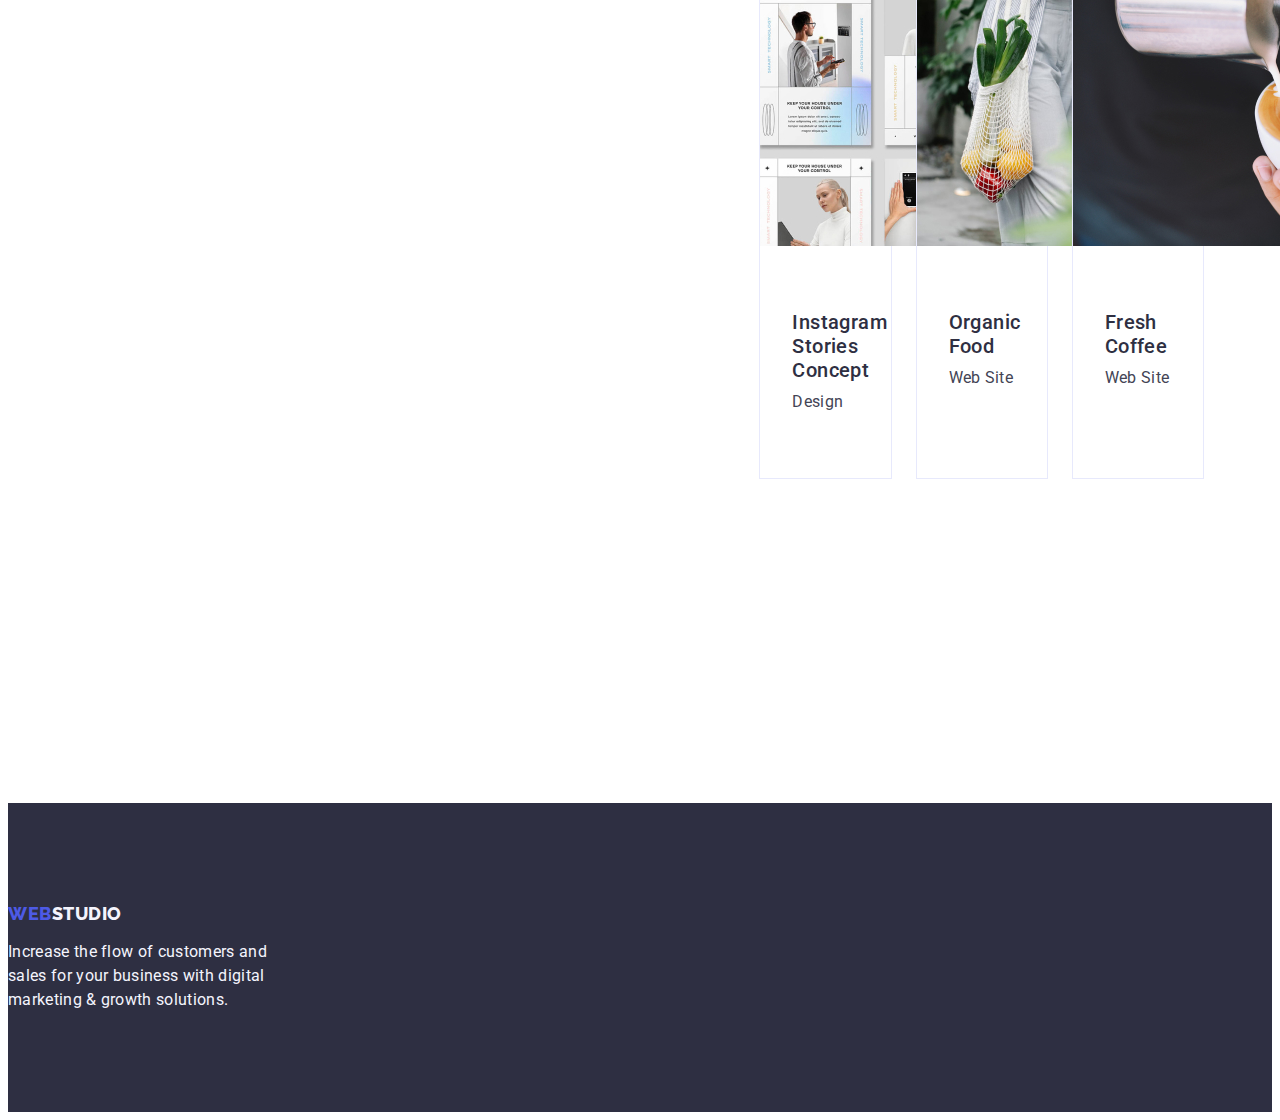
==== commit 00240605: "000" ====
--- a/portfolio.html
+++ b/portfolio.html
@@ -6,7 +6,7 @@
   <meta http-equiv="X-UA-Compatible" content="IE=edge" />
   <meta name="viewport" content="width=device-width, initial-scale=1.0" />
   <title>Web studio</title>
-  <link rel="stylesheet" href="node_modules/modern-normalize/modern-normalize.css" />
+  
 
   <link rel="stylesheet" href="https://cdnjs.cloudflare.com/ajax/libs/modern-normalize/2.0.0/modern-normalize.min.css"
     integrity="sha512-4xo8blKMVCiXpTaLzQSLSw3KFOVPWhm/TRtuPVc4WG6kUgjH6J03IBuG7JZPkcWMxJ5huwaBpOpnwYElP/m6wg=="
@@ -61,7 +61,7 @@
           <li class="filter-clok"><button type="button" class="filter-link">Design</button></li>
           <li class="filter-clok"><button type="button" class="filter-link">Marketing</button></li>
        </ul>
-
+        <div class="container-project">
         <ul class="foto-title list">
           <li class="foto-link-old">
             <a class="foto-link link"  href="">
@@ -85,7 +85,7 @@
               alt="Cashless Payment"
               width="360"
             />
-            <div class="foto-container">
+            <div class=" foto-container">
             <h2 class="foto-link-title">Cashless Payment</h2>
             <p class="foto-link-text">Marketing</p>
           </div>
@@ -191,6 +191,7 @@
           </li>
         </ul>
       </div>
+        </div>
       </section>
     </main>
     <!--WEBSTUDIO-->
--- a/css/styles.css
+++ b/css/styles.css
@@ -1,10 +1,8 @@
 *,
-*::before, 
-*::after {
-   box-sizing: border-box;
-}
-
-
+::after,
+::before {
+  box-sizing: border-box
+}
 :root {
   --primari-font: "Raleway", sans-serif;
  --secondary-font: "Roboto", sans-serif; 
@@ -29,7 +27,7 @@
 body {
   font-family:var( --secondary-font);
   color: var( --secondary-black);
-  background-color: var(--white);
+  
 }
 
 .container {
@@ -218,7 +216,7 @@
   
 }
 .readers {
- 
+padding: 120px 0;
   
 }
 .visually-hidden {
@@ -235,15 +233,15 @@
 }
 
 .hid-container {
-
+padding-bottom: 120px;
+padding-top: 120px;
 }
 .hid-link {
   display: flex;
-    column-gap: 24px;
-    align-content: space-between;
-    padding-bottom: 120px;
-    padding-top: 120px;
-    margin: 0 auto;
+  gap: 24px;
+  align-content: space-between;
+  
+   
 }
 .hid-link h3 
 .hid-link p {
@@ -254,8 +252,6 @@
 flex-basis: calc((100% - 72)/4);
   padding-bottom: 32px;
   margin-bottom: 8px;
-  
-  
 }
 
 .hid-link-title {
@@ -331,6 +327,7 @@
   border-radius: 0px 0px 4px 4px;
   background: var(--white, #FFF);
   box-shadow: 0px 2px 1px 0px rgba(46, 47, 66, 0.08), 0px 1px 1px 0px rgba(46, 47, 66, 0.16), 0px 1px 6px 0px rgba(46, 47, 66, 0.08);
+  display: block;
 }
  .text-container {
   text-align: center;
@@ -375,6 +372,7 @@
   text-transform: uppercase;
   text-decoration: none;
   display: inline-block;
+  margin-bottom: 16px;
 }
 .navigation-link {
   color: var(--secondary-white);
@@ -393,7 +391,7 @@
   line-height: 1.5;
   letter-spacing: 0.02em;
  max-width: 264px;
-margin-bottom: 16px;
+
   
 }
 .filter {
@@ -408,12 +406,13 @@
   margin: 0 auto;
   padding-top: 96px;
   padding-bottom: 120px;
-
-}
+  }
+
 .main-container {
 display: flex;
 align-items: center;
 color: var(--navyblue-color);
+
 }
 
 .filter-hidden {
@@ -457,36 +456,34 @@
   background-color: var(--hover-color);
   color: var(--white);
   border: 1px solid transparent;
-  
-
+
+}
+.container-project {
+  padding-top: 96px;
+  padding-bottom: 120px;
 }
 .foto-container {
-
-}
+  padding: 32px 16px;
+}
+
 .foto-title {
 display: flex;
 row-gap: 48px;
 column-gap: 24px;
 flex-wrap: wrap;
+
 }
 
 .foto-link {
   text-decoration: none;
 }
  
-.filter-clic {
-
-
-}
 .foto-link-old {
-flex-basis: calc((100% - 72)/3);
-  padding-bottom: 32px;
- padding: 32px 16px;
-margin-bottom: 8px;
+  width: calc((100% - 48px) / 3);
+  margin-bottom: 8px;
   border-top: none;
-  border: 1px solid var(--cornflower, #E7E9FC);
-    background: var(--white, #FFF);
-  flex-grow: 1;
+  border: 1px solid #e7e9fc;
+  background: var(--white, #FFF);
   margin: 0 auto;
 }
 .foto-link-old h2,
@@ -512,7 +509,7 @@
   letter-spacing: 0.02em;
   color: var(--navyblue-color);
   margin-top: 32px;
-  
+  margin-bottom: 8px;
 }
   
 .foto-link-text {
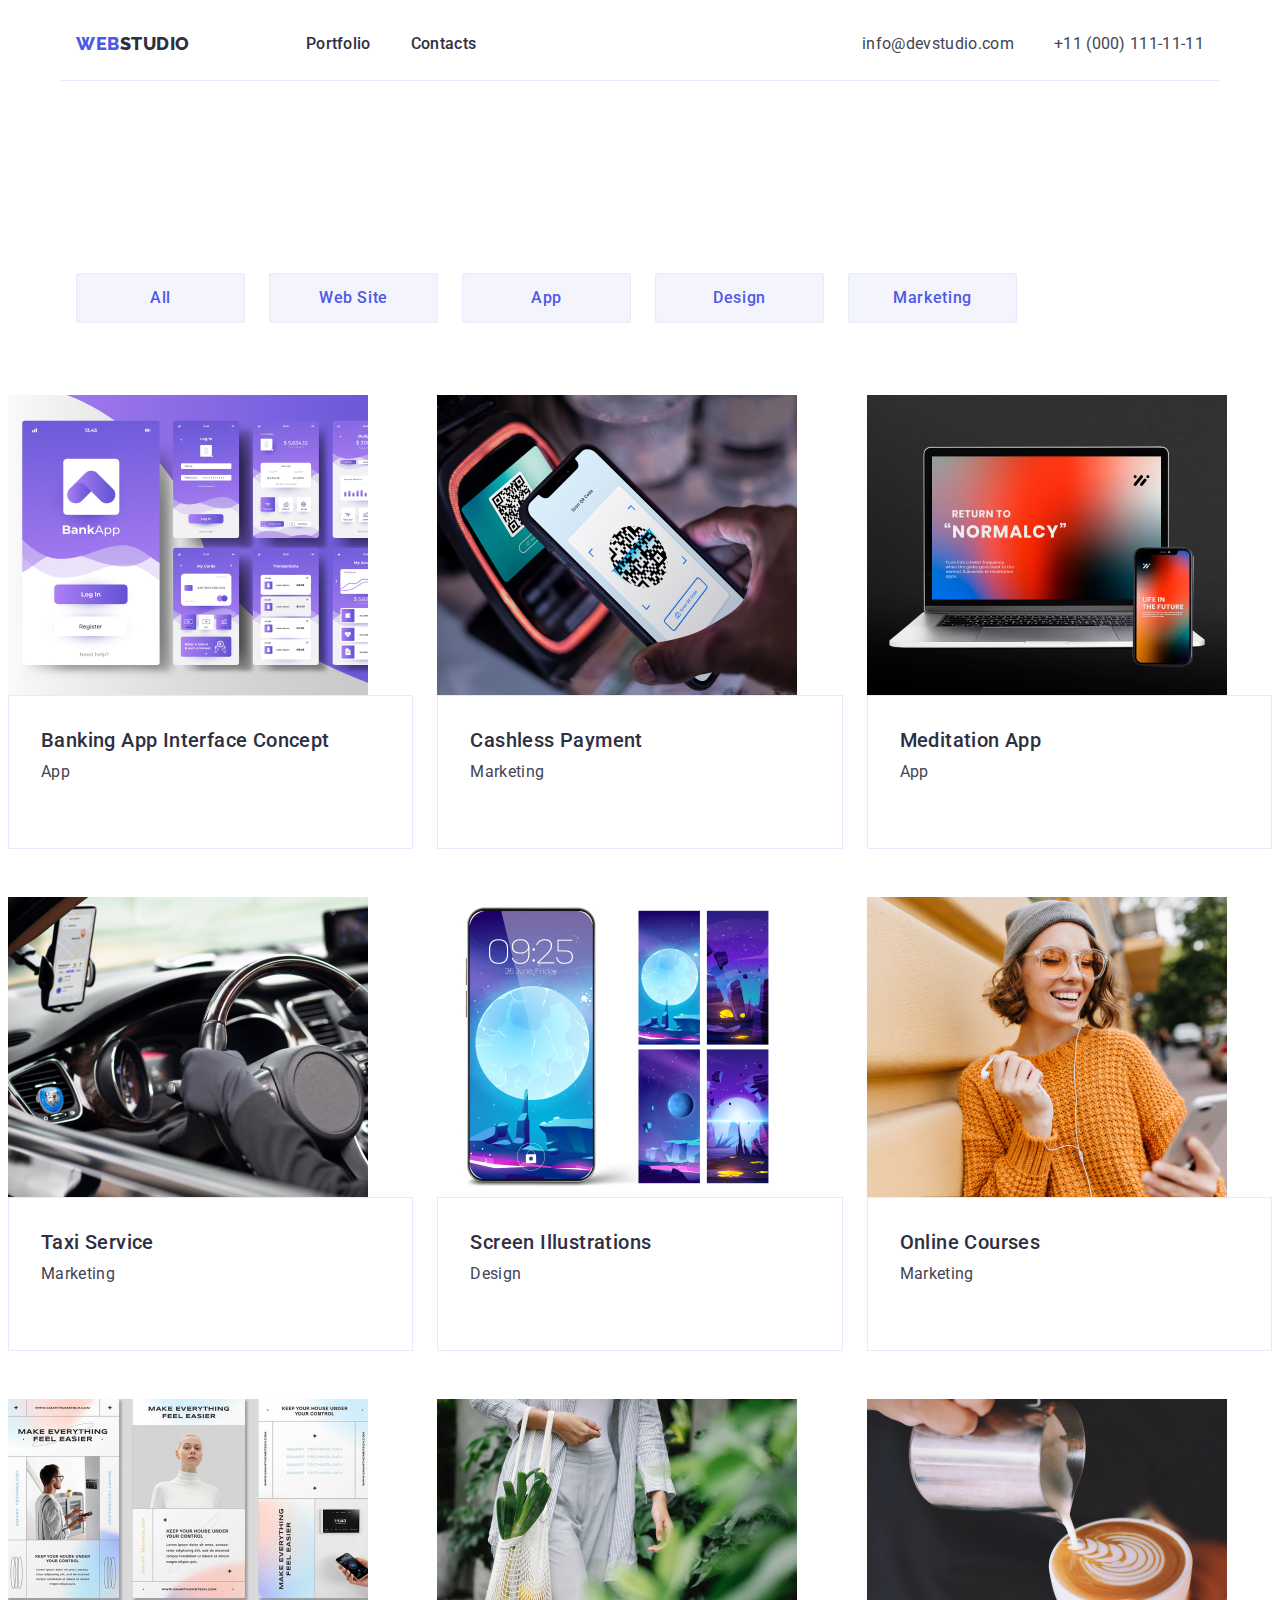
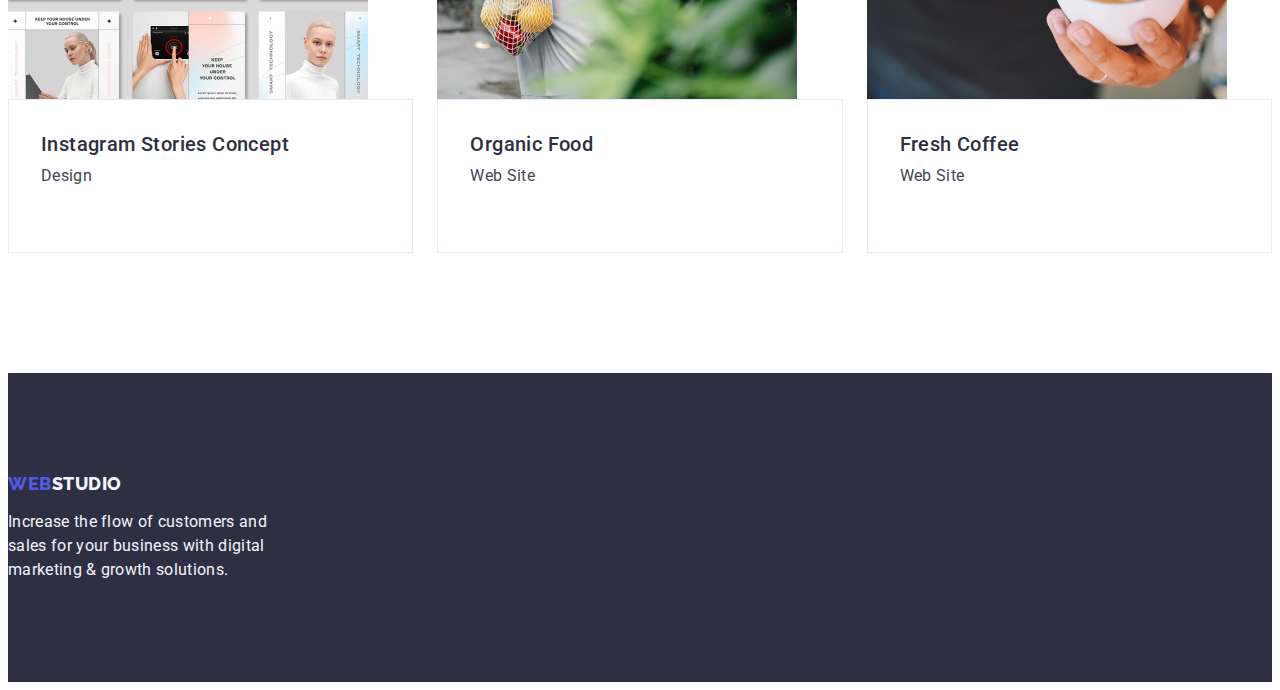
==== commit 40108275: "33" ====
--- a/portfolio.html
+++ b/portfolio.html
@@ -60,8 +60,8 @@
           <li class="filter-clok"><button type="button" class="filter-link">App</button></li>
           <li class="filter-clok"><button type="button" class="filter-link">Design</button></li>
           <li class="filter-clok"><button type="button" class="filter-link">Marketing</button></li>
-       </ul>
-        <div class="container-project">
+        </div>
+        </ul>
         <ul class="foto-title list">
           <li class="foto-link-old">
             <a class="foto-link link"  href="">
@@ -71,7 +71,7 @@
               alt="bank app"
               width="360"
             />
-            <div class="foto-container">
+            <div class="container foto-container">
             <h2 class="foto-link-title">Banking App Interface Concept</h2>
             <p class="foto-link-text">App</p>
           </div>
@@ -85,7 +85,7 @@
               alt="Cashless Payment"
               width="360"
             />
-            <div class=" foto-container">
+            <div class="container foto-container">
             <h2 class="foto-link-title">Cashless Payment</h2>
             <p class="foto-link-text">Marketing</p>
           </div>
@@ -99,7 +99,7 @@
               alt="Meditation App"
               width="360"
             />
-            <div class="foto-container">
+            <div class="container foto-container">
             <h2 class="foto-link-title">Meditation App</h2>
             <p class="foto-link-text">App</p>
           </div>
@@ -113,7 +113,7 @@
               alt="Taxi Service arketing"
               width="360"
             />
-            <div class="foto-container">
+            <div class="container foto-container">
             <h2 class="foto-link-title">Taxi Service</h2>
             <p class="foto-link-text">Marketing</p>
           </div>
@@ -127,7 +127,7 @@
               alt="Screen Illustrations"
               width="360"
             />
-            <div class="foto-container">
+            <div class="container foto-container">
             <h2 class="foto-link-title">Screen Illustrations</h2>
             <p class="foto-link-text">Design</p>
           </div>
@@ -141,7 +141,7 @@
               alt="Online Courses"
               width="360"
             />
-            <div class="foto-container">
+            <div class="container foto-container">
             <h2 class="foto-link-title">Online Courses</h2>
             <p class="foto-link-text">Marketing</p>
           </div>
@@ -155,7 +155,7 @@
               alt="Instagram Stories Concept"
               width="360"
             />
-            <div class="foto-container">
+            <div class="container foto-container">
             <h2 class="foto-link-title">Instagram Stories Concept</h2>
             <p class="foto-link-text">Design</p>
           </div>
@@ -169,7 +169,7 @@
               alt="Organic Food"
               width="360"
             />
-            <div class="foto-container">
+            <div class="container foto-container">
             <h2 class="foto-link-title">Organic Food</h2>
             <p class="foto-link-text">Web Site</p>
           </div>
@@ -183,15 +183,13 @@
               alt="Fresh Coffee"
               width="360"
             />
-            <div class="foto-container">
+            <div class="container foto-container">
             <h2 class="foto-link-title">Fresh Coffee</h2>
             <p class="foto-link-text">Web Site</p>
             </div>
           </a>
           </li>
         </ul>
-      </div>
-        </div>
       </section>
     </main>
     <!--WEBSTUDIO-->
--- a/css/styles.css
+++ b/css/styles.css
@@ -384,6 +384,7 @@
   text-transform: uppercase;
   text-decoration: none;
   
+  
 }
 .footer-text {
   color: var(--secondary-white);
@@ -395,24 +396,22 @@
   
 }
 .filter {
-  padding-top: 108px;
-  padding-bottom: 84px;
+  padding-top: 96px;
+  padding-bottom: 120px;
 }
 .filter-button {
-width: 100%;
+ width: 100%;
   max-width: 1158px;
   padding-left: 15px;
   padding-right: 15px;
   margin: 0 auto;
-  padding-top: 96px;
-  padding-bottom: 120px;
+  
   }
 
 .main-container {
 display: flex;
 align-items: center;
 color: var(--navyblue-color);
-
 }
 
 .filter-hidden {
@@ -423,6 +422,7 @@
   align-items: center;
   justify-content: center;
   margin-bottom: 72px;
+  margin-top: 96px;
   gap: 24px;
   
 }
@@ -432,6 +432,7 @@
 .filter-clok {
   background-color: var(--secondary-white);
   color: var(--iris-color);
+  
 }
 .filter-link {
   font-family: inherit;
@@ -444,11 +445,13 @@
   color: #ffffff;
   background-color: var(--secondary-white);
   color: var(--iris-color);
-  margin-right: 24px;
   padding: 12px 24px;
   display: block;
     border: 1px solid #e7e9fc;
     border-radius: 4px;
+    margin: 0 auto;
+    min-width: 169px;
+     
 }
 
 .filter-link:hover, 
@@ -458,12 +461,11 @@
   border: 1px solid transparent;
 
 }
-.container-project {
-  padding-top: 96px;
-  padding-bottom: 120px;
-}
+
 .foto-container {
-  padding: 32px 16px;
+padding: 32px 16px;
+border-top: none;
+border: 1px solid #e7e9fc;
 }
 
 .foto-title {
@@ -480,16 +482,15 @@
  
 .foto-link-old {
   width: calc((100% - 48px) / 3);
-  margin-bottom: 8px;
-  border-top: none;
-  border: 1px solid #e7e9fc;
   background: var(--white, #FFF);
   margin: 0 auto;
 }
+
 .foto-link-old h2,
 .foto-link-old p {
 padding-left: 16px;
 min-width: 100%;
+
 
 }
 .foto-team {
@@ -501,14 +502,13 @@
       lightgray -301.702px -106.916px / 234.581% 191.045% no-repeat;
       margin-right: 24px;
     display: block;
-      }
+}
 .foto-link-title {
   font-weight: 500 ;
   font-size: 20px;
   line-height: 1.2;
   letter-spacing: 0.02em;
   color: var(--navyblue-color);
-  margin-top: 32px;
   margin-bottom: 8px;
 }
   
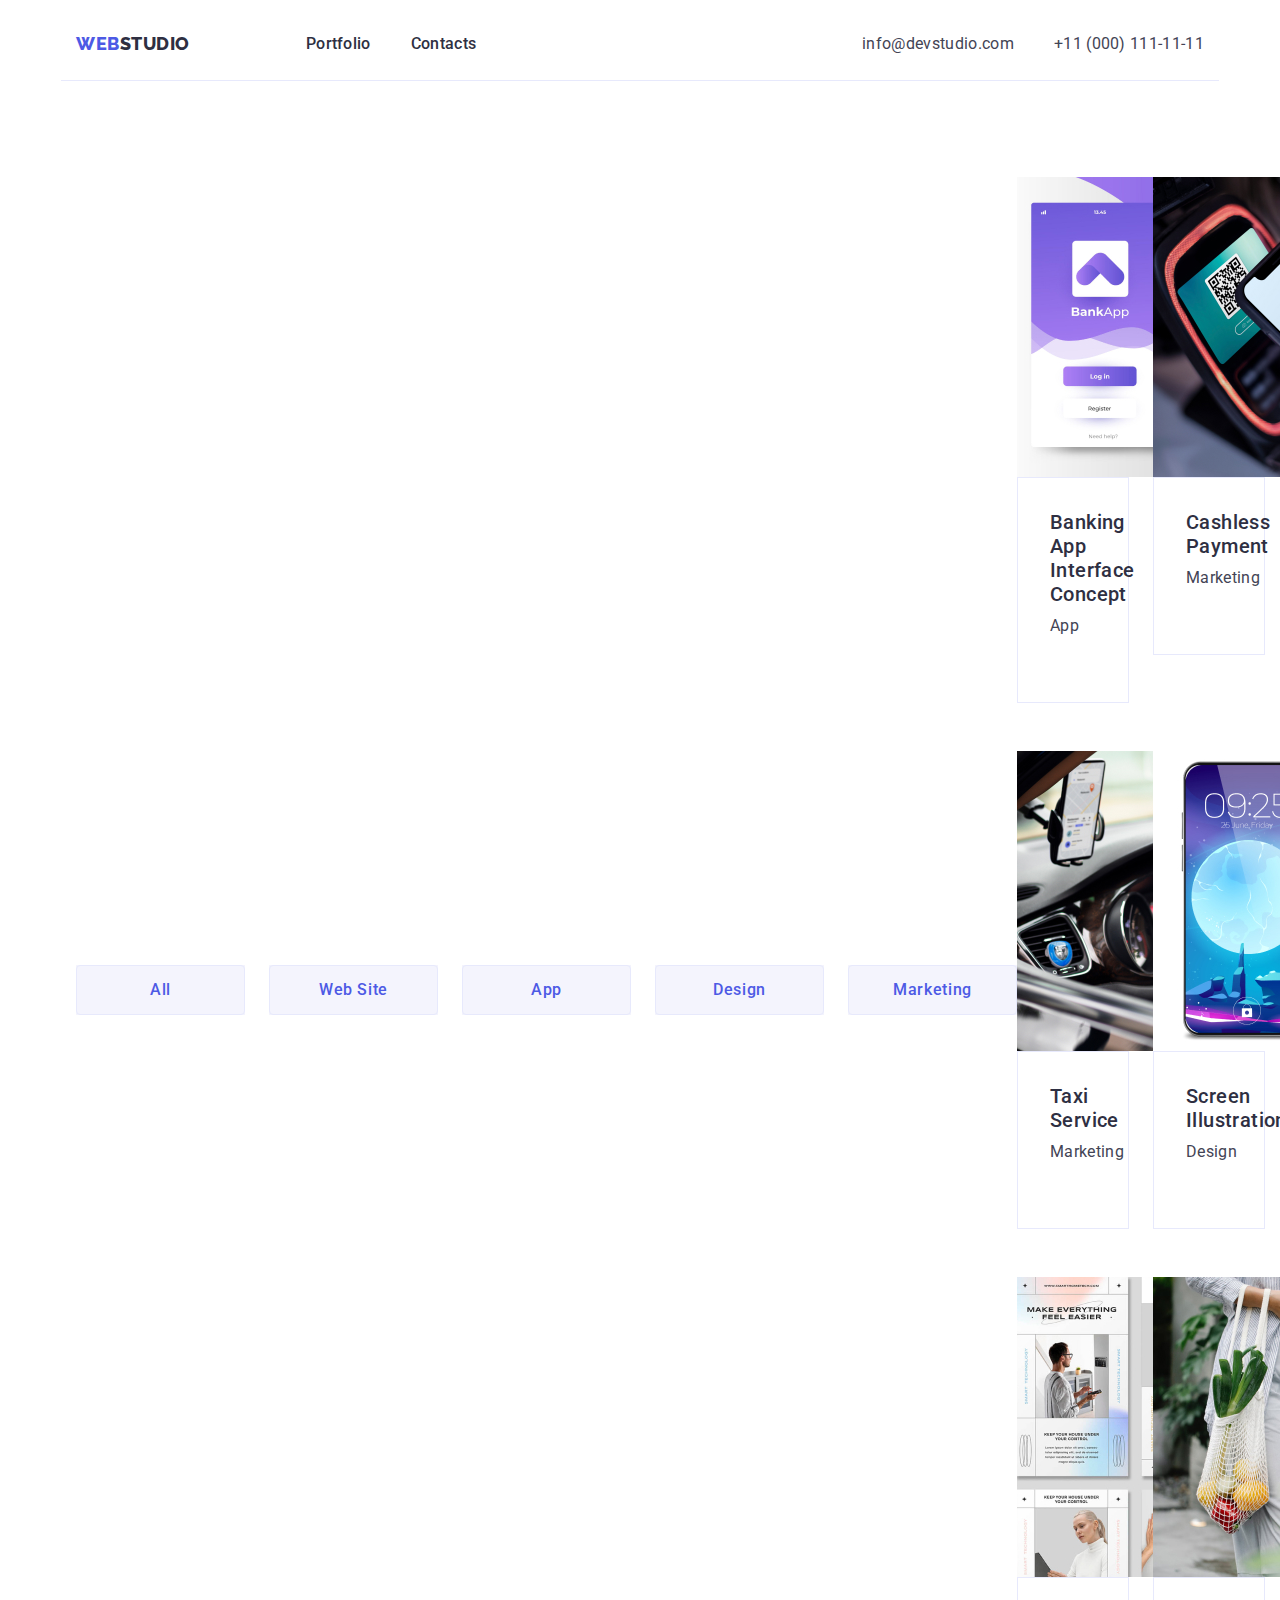
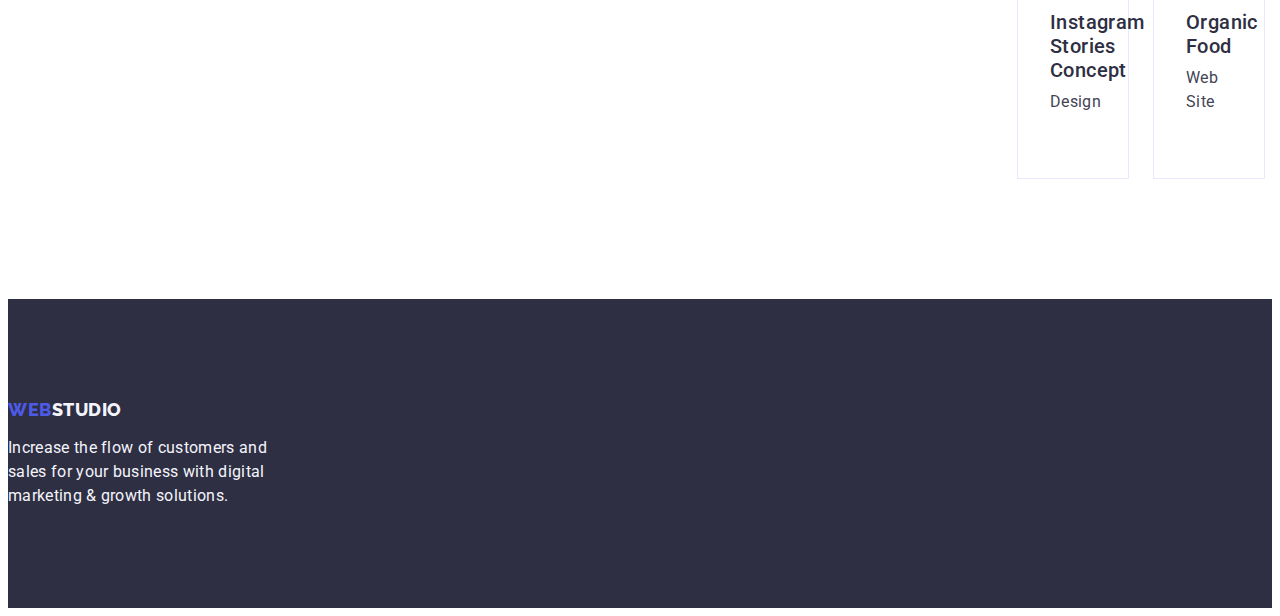
==== commit c6de1405: "63" ====
--- a/portfolio.html
+++ b/portfolio.html
@@ -52,17 +52,16 @@
 
     <main>
       <section class="filter list">
-        <div class="filter-button main-container">
-        <h1 class="filter-hidden visually-hidden">filter</h1>
+        <div class="container main-container">
+        <h1 class="visually-hidden">filter</h1>
         <ul class="filter-clic list">
           <li class="filter-clok"><button type="button" class="filter-link">All</button></li>
           <li class="filter-clok"><button type="button" class="filter-link">Web Site</button></li>
           <li class="filter-clok"><button type="button" class="filter-link">App</button></li>
           <li class="filter-clok"><button type="button" class="filter-link">Design</button></li>
-          <li class="filter-clok"><button type="button" class="filter-link">Marketing</button></li>
-        </div>
-        </ul>
-        <ul class="foto-title list">
+          <li class="filter-clok"><button type="button" class="filter-link">Marketing</button></li>   
+        </ul>
+          <ul class="foto-title list">
           <li class="foto-link-old">
             <a class="foto-link link"  href="">
             <img
@@ -70,8 +69,9 @@
               src="./images/img33.jpg"
               alt="bank app"
               width="360"
-            />
-            <div class="container foto-container">
+              height="300"
+            >
+            <div class="foto-container">
             <h2 class="foto-link-title">Banking App Interface Concept</h2>
             <p class="foto-link-text">App</p>
           </div>
@@ -85,7 +85,7 @@
               alt="Cashless Payment"
               width="360"
             />
-            <div class="container foto-container">
+            <div class="foto-container">
             <h2 class="foto-link-title">Cashless Payment</h2>
             <p class="foto-link-text">Marketing</p>
           </div>
@@ -99,7 +99,7 @@
               alt="Meditation App"
               width="360"
             />
-            <div class="container foto-container">
+            <div class="foto-container">
             <h2 class="foto-link-title">Meditation App</h2>
             <p class="foto-link-text">App</p>
           </div>
@@ -113,7 +113,7 @@
               alt="Taxi Service arketing"
               width="360"
             />
-            <div class="container foto-container">
+            <div class="foto-container">
             <h2 class="foto-link-title">Taxi Service</h2>
             <p class="foto-link-text">Marketing</p>
           </div>
@@ -127,7 +127,7 @@
               alt="Screen Illustrations"
               width="360"
             />
-            <div class="container foto-container">
+            <div class="foto-container">
             <h2 class="foto-link-title">Screen Illustrations</h2>
             <p class="foto-link-text">Design</p>
           </div>
@@ -141,7 +141,7 @@
               alt="Online Courses"
               width="360"
             />
-            <div class="container foto-container">
+            <div class="foto-container">
             <h2 class="foto-link-title">Online Courses</h2>
             <p class="foto-link-text">Marketing</p>
           </div>
@@ -155,7 +155,7 @@
               alt="Instagram Stories Concept"
               width="360"
             />
-            <div class="container foto-container">
+            <div class="foto-container">
             <h2 class="foto-link-title">Instagram Stories Concept</h2>
             <p class="foto-link-text">Design</p>
           </div>
@@ -169,7 +169,7 @@
               alt="Organic Food"
               width="360"
             />
-            <div class="container foto-container">
+            <div class="foto-container">
             <h2 class="foto-link-title">Organic Food</h2>
             <p class="foto-link-text">Web Site</p>
           </div>
@@ -183,13 +183,14 @@
               alt="Fresh Coffee"
               width="360"
             />
-            <div class="container foto-container">
+            <div class="foto-container">
             <h2 class="foto-link-title">Fresh Coffee</h2>
             <p class="foto-link-text">Web Site</p>
             </div>
           </a>
           </li>
         </ul>
+        </div>
       </section>
     </main>
     <!--WEBSTUDIO-->
--- a/css/styles.css
+++ b/css/styles.css
@@ -399,14 +399,6 @@
   padding-top: 96px;
   padding-bottom: 120px;
 }
-.filter-button {
- width: 100%;
-  max-width: 1158px;
-  padding-left: 15px;
-  padding-right: 15px;
-  margin: 0 auto;
-  
-  }
 
 .main-container {
 display: flex;
@@ -414,9 +406,8 @@
 color: var(--navyblue-color);
 }
 
-.filter-hidden {
-  
-}
+
+
 .filter-clic {
   display: flex;
   align-items: center;
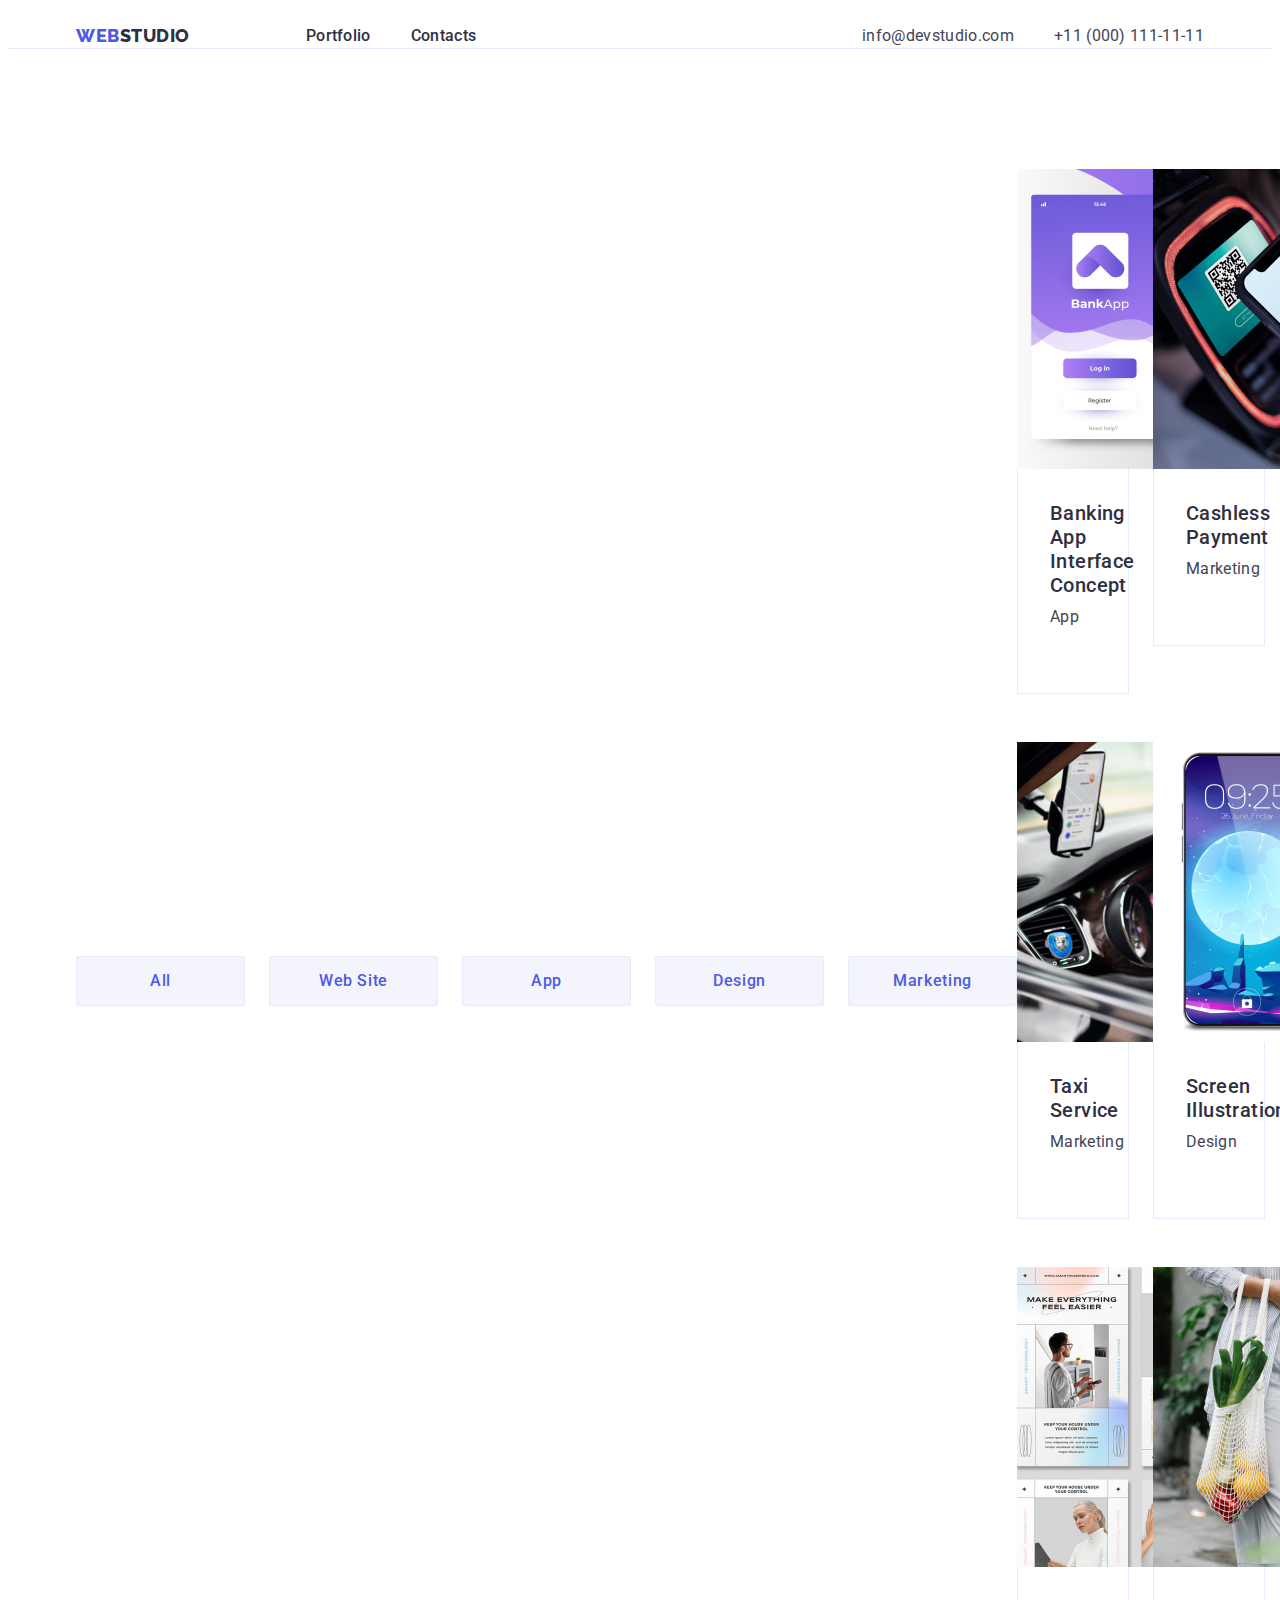
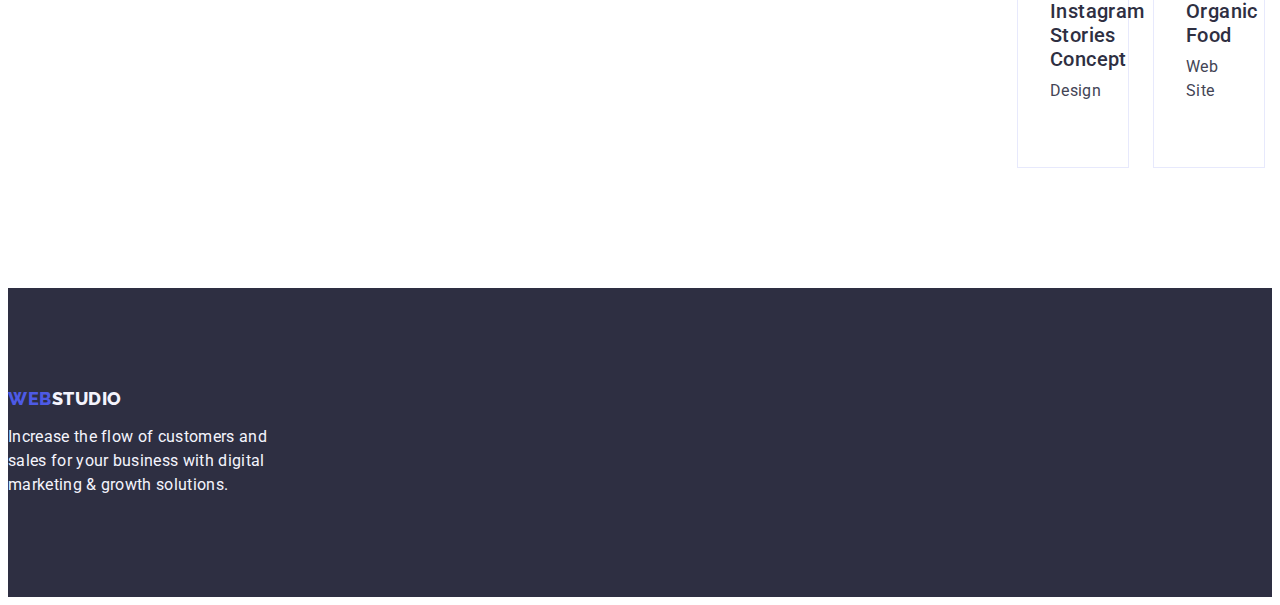
==== commit 90dea1fb: "32" ====
--- a/portfolio.html
+++ b/portfolio.html
@@ -32,7 +32,7 @@
           <li class="header-menu-item link">
             <a class="header-menu-link link" href="./portfolio.html">Portfolio</a>
           </li>
-          <li class="header-menu item link">
+          <li class="header-menu-item link">
             <a class="header-menu-link link" href="">Contacts</a>
           </li>
         </ul>
--- a/css/styles.css
+++ b/css/styles.css
@@ -1,7 +1,13 @@
+element.style {
+
+}
 *,
 ::after,
 ::before {
   box-sizing: border-box
+}
+head {
+  display: none;
 }
 :root {
   --primari-font: "Raleway", sans-serif;
@@ -38,15 +44,15 @@
 margin: 0 auto;
 }
 .header {
-  
+  margin-top: 24px;
+  margin-bottom: 24px;
+  border-bottom: 1px solid #e7e9fc;
+ 
 }
 .header-container {
  display: flex; 
  align-items: center;
- margin-top: 24px;
- margin-bottom: 24px;
-border-bottom: 1px solid #e7e9fc;
-margin: 0 auto;
+ margin: 0 auto;
 }
 .header-navigation {
   color: var( --navyblue-color);
@@ -59,12 +65,7 @@
   display: flex;
   align-items: center;
   flex-grow: 1;
-  margin: 0 auto;
-  padding-top: 24px;
-  padding-bottom: 24px;
- 
- 
- 
+  margin: 0 auto; 
 }
 .header-logoweb {
   color: var(--iris-color);
@@ -92,6 +93,9 @@
 }
 .list {
   list-style-type: none;
+  padding-left: 0;
+  margin: 0;
+
 }
 .header-logoweb-link {
   color: var( --navyblue-color);
@@ -123,7 +127,8 @@
   letter-spacing: 0.02em;
   text-decoration:none;
   list-style: none;
-  
+  padding-top: 24px;
+  padding-bottom: 24px;
  }
 
 .header-menu-link:hover,
@@ -133,14 +138,12 @@
 .addressted {
 font-style: normal;
 margin-left: auto;
-padding-top: 24px;
-  padding-bottom: 24px;
+
 }
 .address {
   display: flex; 
   align-items: center;
   gap: 40px;
- 
 }
 
 .address-iten {
@@ -158,14 +161,12 @@
   background: var(--navyblue-color);
   padding-top: 188px;
   padding-bottom: 188px;
-  
 }
 .section-container {
   min-width: 1128px;
   padding: 15px;
   margin-right: auto;
-  margin-left: auto;
-  
+  margin-left: auto; 
 }
 
 .full {
@@ -179,9 +180,7 @@
   margin: 0 auto;
   text-align: center;
   margin-bottom: 48px;
-  
-    
- }
+}
 
 .solution-button {
   cursor: pointer;
@@ -198,50 +197,37 @@
 border: none;
 min-width: 169px;
 border-radius: 4px;
-
 }
 .solution-button:hover,
 .solution-button:focus{
   background-color: var(--hover-color);
  }
  
-.hid {
-  color:var(--navyblue-color);
-}
-.hid-container {
-  padding: 0 15px;
-  margin-right: 0 auto;
-  margin-left: 0 auto;
-  width: calc((100%-72px)/4);
-  
-}
 .readers {
 padding: 120px 0;
   
 }
+.hid {
+  color: var(--navyblue-color);
+}
 .visually-hidden {
   position: absolute;
-    width: 1px;
-    height: 1px;
-    margin: -1px;
-    border: 0;
-    padding: 0;
-    white-space: nowrap;
-    clip-path: inset(100%);
-    clip: rect(0 0 0 0);
-    overflow: hidden;
-}
-
-.hid-container {
-padding-bottom: 120px;
-padding-top: 120px;
-}
+  width: 1px;
+  height: 1px;
+  margin: -1px;
+  border: 0;
+  padding: 0;
+  white-space: nowrap;
+  clip-path: inset(100%);
+  clip: rect(0 0 0 0);
+  overflow: hidden;
+}
+
+
 .hid-link {
   display: flex;
-  gap: 24px;
-  align-content: space-between;
-  
-   
+  gap: 24px; 
+  
 }
 .hid-link h3 
 .hid-link p {
@@ -249,9 +235,7 @@
 
 }
 .hid-link-list {
-flex-basis: calc((100% - 72)/4);
-  padding-bottom: 32px;
-  margin-bottom: 8px;
+flex-basis: calc((100% - 72px)/4);
 }
 
 .hid-link-title {
@@ -260,7 +244,7 @@
   font-weight: 500;
   line-height: 1.2;
   letter-spacing: 0.02em;
-  
+  margin-bottom: 8px;
 }
 
 .hid-link-text {
@@ -268,8 +252,8 @@
   font-size: 16px;
   line-height: 1.5;
   letter-spacing: 0.02em;
- 
-}
+  text-align: left;
+  }
 .sec-soul {
   background-color: #FFFFFF;
   padding-bottom: 120px;
@@ -277,23 +261,19 @@
 .sec-soul-title {
   display: flex;
   gap: 24px;
-  
-  }
+}
 
 .sec-title-list {
-flex-basis: calc((100% - 48)/3);
+flex-basis: calc((100% - 48px)/3);
 padding-bottom: 32px;
 border-radius: 0px 0px 4px 4px
 }
-.doing-soul {
-  background-color: #F4F4FD;
-}
-.soul-container {
+ .soul-container {
   text-align: center;
   padding-top: 120px;
   padding-bottom: 120px;
-   
-}
+}
+
 .soul-title {
   color: var(--navyblue-color);
   font-size: 36px;
@@ -303,13 +283,15 @@
   text-transform: capitalize;
   text-align: center;
   margin-bottom: 72px;
-  
- }
+ }
+
  .doing-soul {
+  background-color: #F4F4FD;
   text-align: center;
   padding-top: 120px;
-    padding-bottom: 120px;
- }
+  padding-bottom: 120px;
+ }
+
  .text-container {
   padding: 32px 16px;
  }
@@ -322,15 +304,16 @@
     
  }
  .title-list {
-  flex-basis: calc((100% - 72)/4);
+  flex-basis: calc((100% - 72px)/4);
   padding-bottom: 32px;
   border-radius: 0px 0px 4px 4px;
   background: var(--white, #FFF);
   box-shadow: 0px 2px 1px 0px rgba(46, 47, 66, 0.08), 0px 1px 1px 0px rgba(46, 47, 66, 0.16), 0px 1px 6px 0px rgba(46, 47, 66, 0.08);
-  display: block;
+
 }
  .text-container {
   text-align: center;
+  border: 1px solid #e7e9fc;
  }
 .link-title {
   color: var(--navyblue-color);
@@ -437,8 +420,7 @@
   background-color: var(--secondary-white);
   color: var(--iris-color);
   padding: 12px 24px;
-  display: block;
-    border: 1px solid #e7e9fc;
+     border: 1px solid #e7e9fc;
     border-radius: 4px;
     margin: 0 auto;
     min-width: 169px;
@@ -455,8 +437,9 @@
 
 .foto-container {
 padding: 32px 16px;
+border: 1px solid #e7e9fc;
 border-top: none;
-border: 1px solid #e7e9fc;
+margin: 0 auto;
 }
 
 .foto-title {
@@ -475,6 +458,11 @@
   width: calc((100% - 48px) / 3);
   background: var(--white, #FFF);
   margin: 0 auto;
+
+}
+img {
+    display: block;
+    
 }
 
 .foto-link-old h2,
@@ -492,7 +480,7 @@
   background: url(<path-to-image>),
       lightgray -301.702px -106.916px / 234.581% 191.045% no-repeat;
       margin-right: 24px;
-    display: block;
+  
 }
 .foto-link-title {
   font-weight: 500 ;
@@ -501,6 +489,7 @@
   letter-spacing: 0.02em;
   color: var(--navyblue-color);
   margin-bottom: 8px;
+  border-top: none;
 }
   
 .foto-link-text {
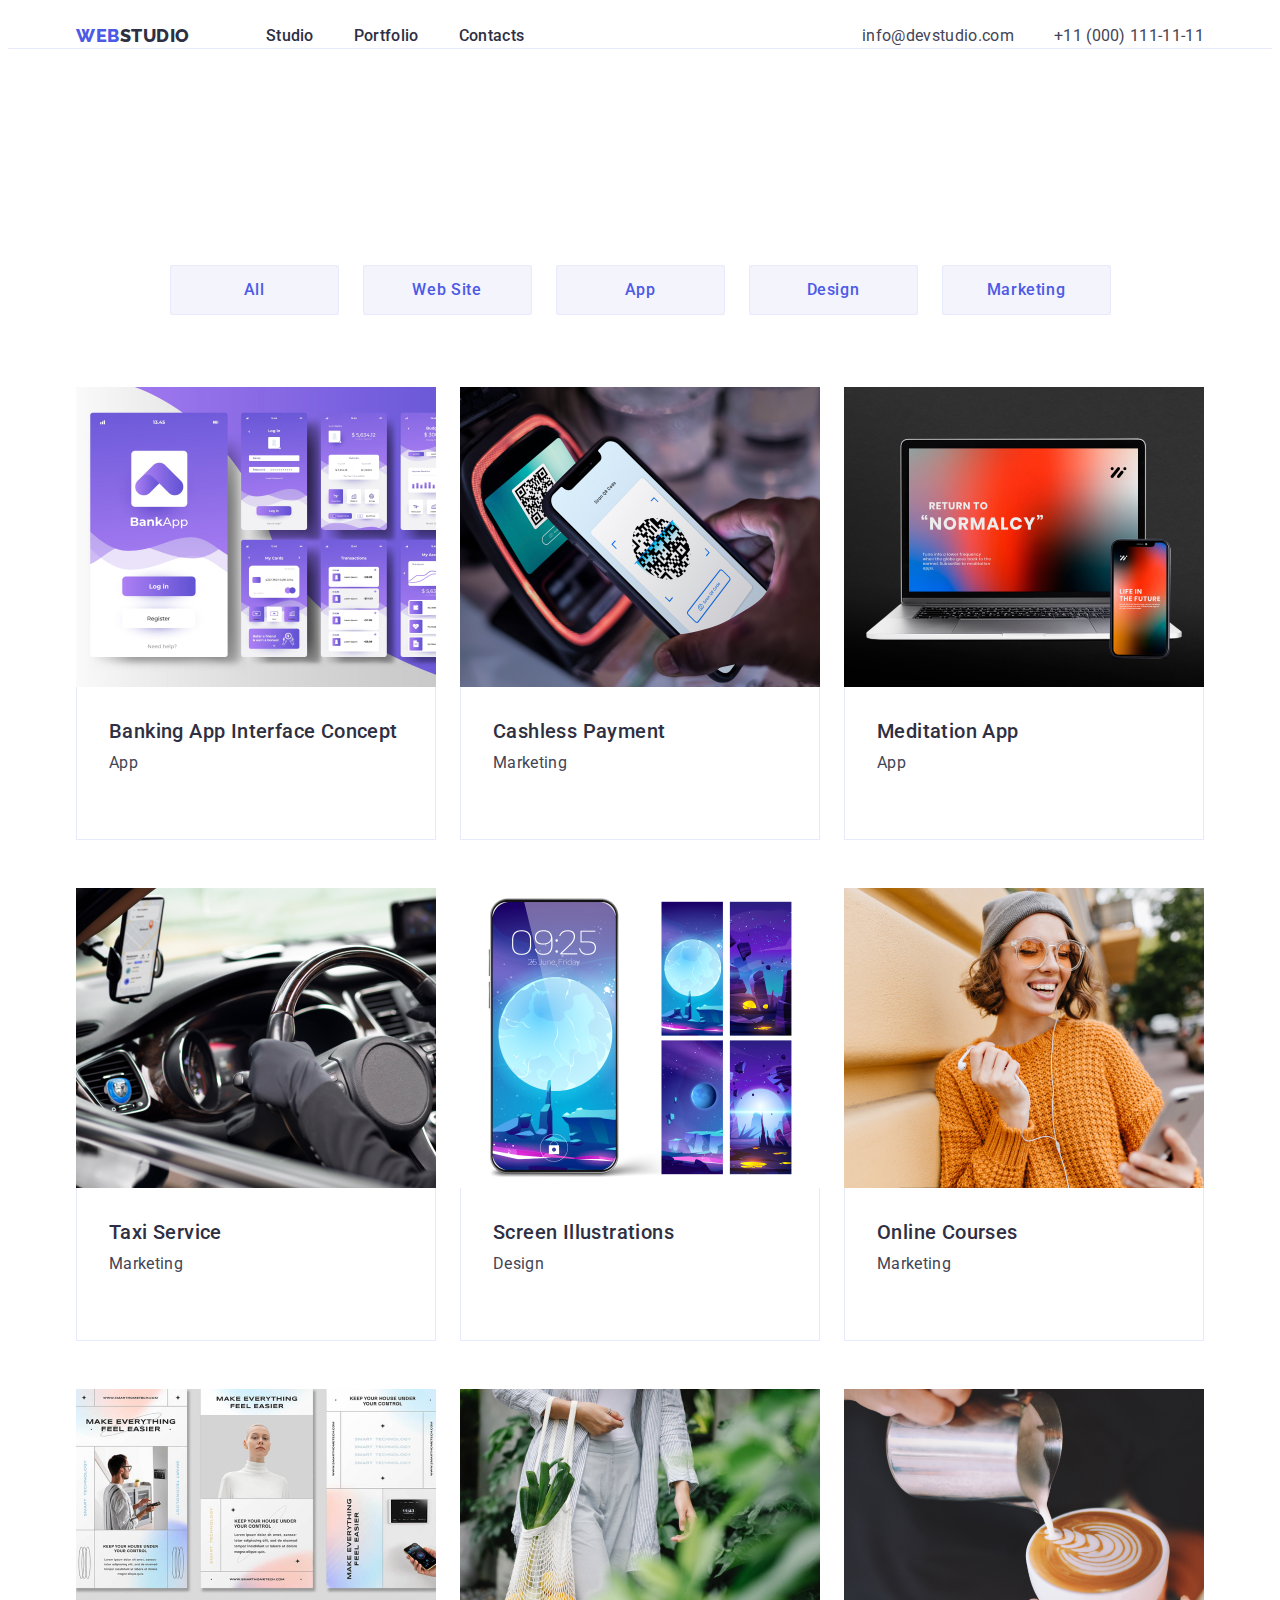
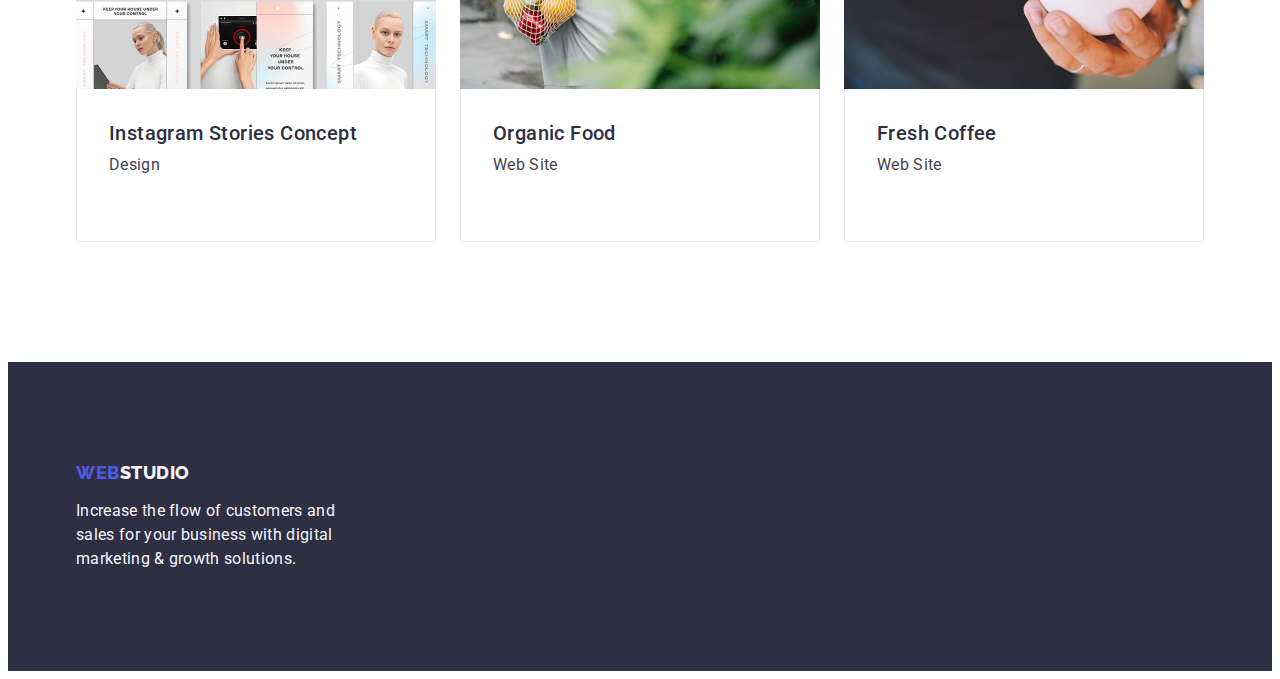
==== commit df4ee615: "3" ====
--- a/portfolio.html
+++ b/portfolio.html
@@ -28,7 +28,7 @@
         <a class="header-logoweb link" href="./index.html">Web<span class="header-logoweb-link link">Studio</span></a>
         <ul class="header-menu list">
           <li class="header-menu-item link">
-            <a class="header-menu-link link" href="./index.html"></a>
+            <a class="header-menu-link link" href="./index.html">Studio</a>
           <li class="header-menu-item link">
             <a class="header-menu-link link" href="./portfolio.html">Portfolio</a>
           </li>
@@ -52,7 +52,7 @@
 
     <main>
       <section class="filter list">
-        <div class="container main-container">
+        <div class="container">
         <h1 class="visually-hidden">filter</h1>
         <ul class="filter-clic list">
           <li class="filter-clok"><button type="button" class="filter-link">All</button></li>
@@ -195,13 +195,13 @@
     </main>
     <!--WEBSTUDIO-->
     <footer class="footer-navigation">
-          <a class="footer-list link" href="./index.html"
-        >Web<span class="navigation-link ">Studio</span></a
-      >
-      <p class="footer-text">
-        Increase the flow of customers and sales for your business with digital
-        marketing & growth solutions.
-      </p>
-        </footer>
-  </body>
-</html>
+      <div class="container nav-container">
+        <a class="footer-list link" href="./index.html">Web<span class="navigation-link link">Studio</span></a>
+        <p class="footer-text">
+          Increase the flow of customers and sales for your business with digital
+          marketing & growth solutions.
+        </p>
+      </div>
+    </footer>
+    </body>
+   </html>--- a/css/styles.css
+++ b/css/styles.css
@@ -205,7 +205,13 @@
  
 .readers {
 padding: 120px 0;
-  
+
+}
+
+.hid-container {
+ margin-right: auto;
+  margin-left: auto; 
+
 }
 .hid {
   color: var(--navyblue-color);
@@ -383,14 +389,6 @@
   padding-bottom: 120px;
 }
 
-.main-container {
-display: flex;
-align-items: center;
-color: var(--navyblue-color);
-}
-
-
-
 .filter-clic {
   display: flex;
   align-items: center;
@@ -398,7 +396,7 @@
   margin-bottom: 72px;
   margin-top: 96px;
   gap: 24px;
-  
+  color: var(--navyblue-color);
 }
 .filter-hidden {
   color: var(--white, #ffffff);
@@ -444,9 +442,10 @@
 
 .foto-title {
 display: flex;
-row-gap: 48px;
-column-gap: 24px;
+gap: 48px 24px;
 flex-wrap: wrap;
+
+
 
 }
 
